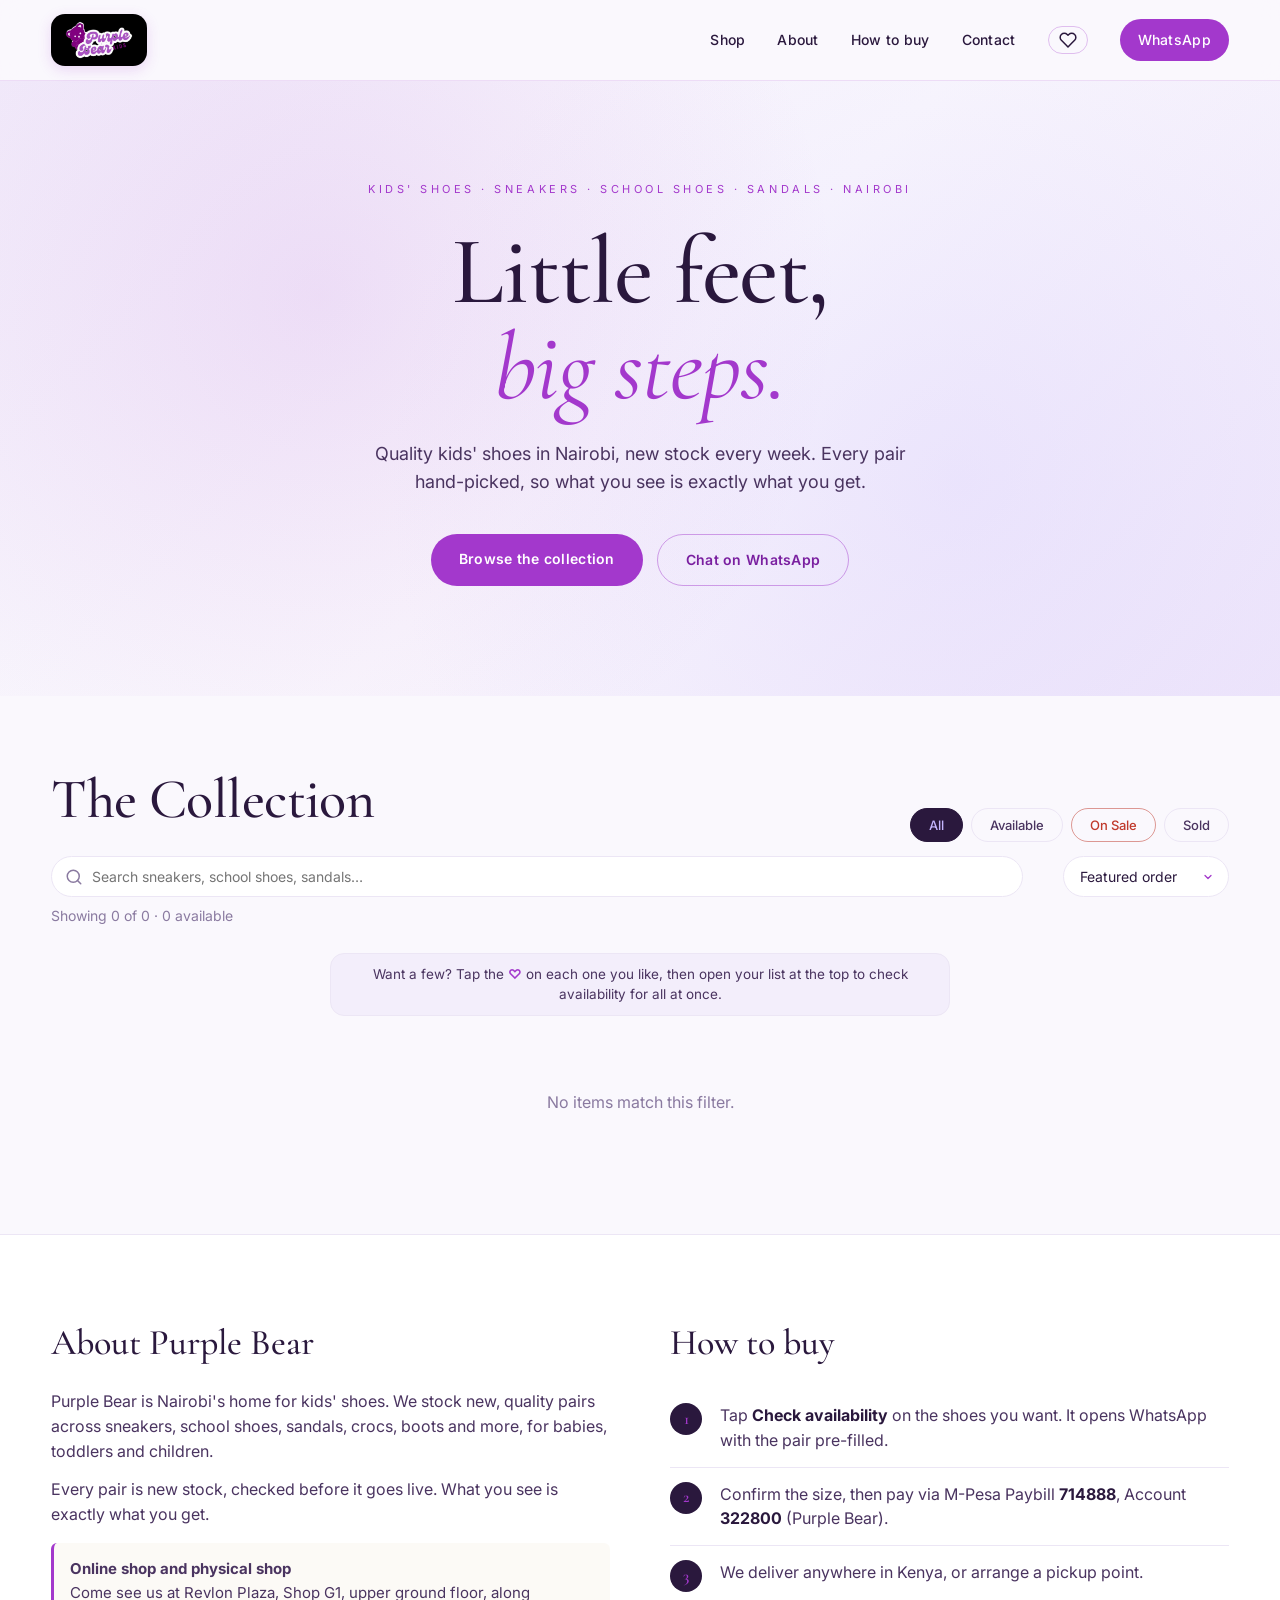
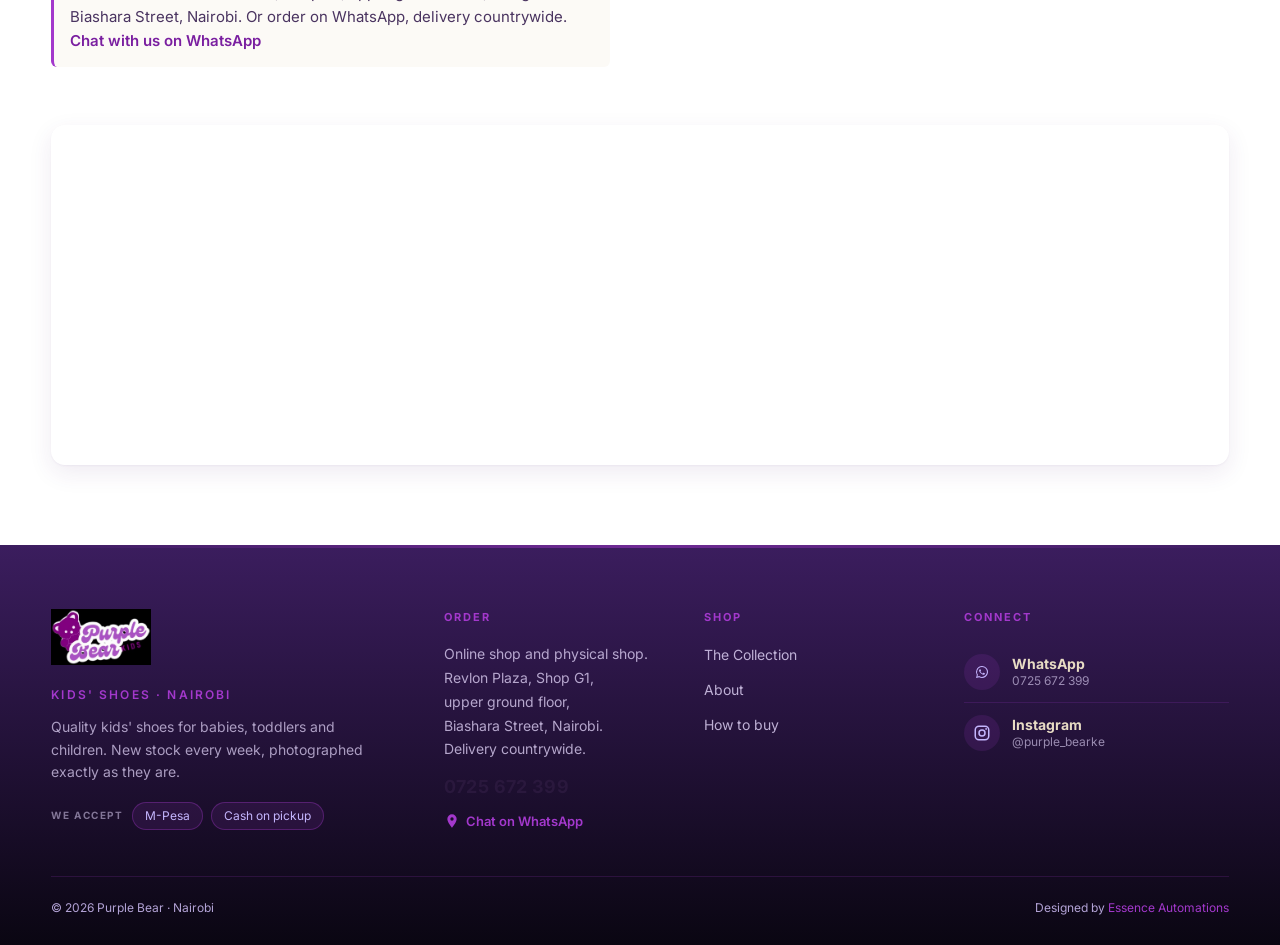
==== index.html @ ef13a33d "Shopfront: make multi-item enquiry (wishlist) discoverable — gallery hint + '<Products> you've picke" ====
<!DOCTYPE html>
<html lang="en-KE">
<head>
<meta charset="UTF-8">
<meta name="viewport" content="width=device-width, initial-scale=1.0">
<!-- Google tag (gtag.js) -->
<script async src="https://www.googletagmanager.com/gtag/js?id=G-PGP9T8CH5M"></script>
<script>
  window.dataLayer = window.dataLayer || [];
  function gtag(){dataLayer.push(arguments);}
  gtag('js', new Date());

  gtag('config', 'G-PGP9T8CH5M');
</script>

<title>Purple Bear · Kids' Shoes Shop in Nairobi (Sneakers, School Shoes, Sandals)</title>
<meta name="description" content="Kids' shoe shop in Nairobi. Sneakers, school shoes, sandals, crocs, boots and more for babies, toddlers and children. New stock weekly. Visit us at Revlon Plaza, Biashara Street, or order on WhatsApp with delivery countrywide.">
<meta name="keywords" content="kids shoes Nairobi, children's shoes Nairobi, baby shoes, toddler shoes, school shoes Nairobi, kids sneakers, girls shoes, boys shoes, Biashara Street shoe shop">

<!-- Local SEO -->
<meta name="geo.region" content="KE-30">
<meta name="geo.placename" content="Nairobi">
<meta name="geo.position" content="-1.2822781;36.8210630">
<meta name="ICBM" content="-1.2822781, 36.8210630">

<!-- Open Graph / WhatsApp / Social sharing.
     Image + secure_url are pinned to the permanent purple-bear.pages.dev host so the
     share preview keeps working no matter which custom domain is attached out front. -->
<meta property="og:type" content="website">
<meta property="og:title" content="Purple Bear · Kids' Shoes in Nairobi">
<meta property="og:description" content="Quality kids' shoes in Nairobi. Sneakers, school shoes, sandals, crocs and more. New stock weekly, order on WhatsApp.">
<meta property="og:image" content="https://purple-bear.pages.dev/images/og-image.jpg?v=2">
<meta property="og:image:secure_url" content="https://purple-bear.pages.dev/images/og-image.jpg?v=2">
<meta property="og:image:type" content="image/jpeg">
<meta property="og:image:width" content="1200">
<meta property="og:image:height" content="630">
<meta property="og:image:alt" content="Purple Bear · Kids' Shoes">
<meta property="og:url" content="https://www.purplebear.co.ke">
<meta property="og:locale" content="en_KE">
<link rel="canonical" href="https://www.purplebear.co.ke">
<meta property="og:site_name" content="Purple Bear">
<meta name="twitter:card" content="summary_large_image">
<meta name="twitter:title" content="Purple Bear · Kids' Shoes in Nairobi">
<meta name="twitter:description" content="Quality kids' shoes in Nairobi. Sneakers, school shoes, sandals, crocs and more for babies, toddlers and children.">
<meta name="twitter:image" content="https://purple-bear.pages.dev/images/og-image.jpg?v=2">
<meta name="twitter:image:alt" content="Purple Bear · Kids' Shoes">

<link rel="icon" type="image/jpeg" sizes="192x192" href="images/favicon-192.jpg">
<link rel="apple-touch-icon" sizes="180x180" href="images/logo.jpg">
<meta name="theme-color" content="#5b2a86">
<link rel="preconnect" href="https://fonts.googleapis.com">
<link rel="preconnect" href="https://fonts.gstatic.com" crossorigin>
<link href="https://fonts.googleapis.com/css2?family=Cormorant+Garamond:wght@400;500;600;700&family=Inter:wght@300;400;500;600;700&display=swap" rel="stylesheet">
<link rel="stylesheet" href="styles.css?v=20260726enq">
<!-- GHL external tracking -->
<!-- GHL external tracking: add Purple Bear's own tracking id here if/when set up. -->

<!-- Structured data: ShoeStore (local SEO) + Organization + WebSite -->
<script type="application/ld+json">
{
  "@context": "https://schema.org",
  "@graph": [
    {
      "@type": "ShoeStore",
      "@id": "https://www.purplebear.co.ke/#store",
      "name": "Purple Bear Kids",
      "description": "Kids' shoe shop in Nairobi. Sneakers, school shoes, sandals, crocs, boots and more for babies, toddlers and children.",
      "url": "https://www.purplebear.co.ke",
      "image": "https://purple-bear.pages.dev/images/og-image.jpg",
      "logo": "https://purple-bear.pages.dev/images/logo.jpg",
      "telephone": "+254725672399",
      "priceRange": "KSh 1,500 - KSh 3,500",
      "currenciesAccepted": "KES",
      "paymentAccepted": "M-Pesa, Cash",
      "address": {
        "@type": "PostalAddress",
        "streetAddress": "Revlon Plaza, Shop G1, Upper Ground Floor, Biashara Street",
        "addressLocality": "Nairobi",
        "addressRegion": "Nairobi",
        "addressCountry": "KE"
      },
      "geo": {
        "@type": "GeoCoordinates",
        "latitude": -1.2822781,
        "longitude": 36.8210630
      },
      "areaServed": {
        "@type": "Country",
        "name": "Kenya"
      },
      "sameAs": [
        "https://www.instagram.com/purple_bearke/"
      ]
    },
    {
      "@type": "Organization",
      "@id": "https://www.purplebear.co.ke/#org",
      "name": "Purple Bear Kids",
      "url": "https://www.purplebear.co.ke",
      "logo": "https://purple-bear.pages.dev/images/logo.jpg",
      "image": "https://purple-bear.pages.dev/images/og-image.jpg",
      "telephone": "+254725672399",
      "sameAs": [
        "https://www.instagram.com/purple_bearke/"
      ]
    },
    {
      "@type": "WebSite",
      "@id": "https://www.purplebear.co.ke/#website",
      "url": "https://www.purplebear.co.ke",
      "name": "Purple Bear Kids",
      "description": "Kids' shoe shop in Nairobi.",
      "publisher": { "@id": "https://www.purplebear.co.ke/#org" },
      "inLanguage": "en-KE"
    }
  ]
}
</script>
</head>
<body>

<nav class="nav">
  <div class="nav-inner">
    <a href="#" class="brand" aria-label="Purple Bear">
      <img src="images/logo-nav.jpg" alt="Purple Bear · Kids' Shoes" class="brand-logo">
    </a>
    <button class="nav-toggle" id="navToggle" aria-label="Open menu">
      <span></span><span></span><span></span>
    </button>
    <div class="nav-links" id="navLinks">
      <a href="#shop">Shop</a>
      <a href="#about">About</a>
      <a href="#how">How to buy</a>
      <a href="#contact">Contact</a>
      <a href="#" class="nav-wl" id="wishlistBtn" aria-label="View saved items">
        <svg viewBox="0 0 24 24" width="18" height="18" fill="none" stroke="currentColor" stroke-width="2" stroke-linecap="round" stroke-linejoin="round" aria-hidden="true"><path d="M20.84 4.61a5.5 5.5 0 0 0-7.78 0L12 5.67l-1.06-1.06a5.5 5.5 0 0 0-7.78 7.78l1.06 1.06L12 21.23l7.78-7.78 1.06-1.06a5.5 5.5 0 0 0 0-7.78z"/></svg>
        <span class="wl-count"></span>
      </a>
      <a href="https://wa.me/254725672399" class="nav-cta" target="_blank" rel="noopener">WhatsApp</a>
    </div>
  </div>
</nav>

<header class="hero">
  <div class="hero-inner">
    <p class="hero-eyebrow">Kids' Shoes · Sneakers · School Shoes · Sandals · Nairobi</p>
    <h1 class="hero-title">Little feet,<br><em>big steps.</em></h1>
    <p class="hero-sub">Quality kids' shoes in Nairobi, new stock every week. Every pair hand-picked, so what you see is exactly what you get.</p>
    <div class="hero-cta">
      <a href="#shop" class="btn btn-primary">Browse the collection</a>
      <a href="https://wa.me/254725672399" class="btn btn-ghost" target="_blank" rel="noopener">Chat on WhatsApp</a>
    </div>
  </div>
</header>

<section class="filters" id="shop">
  <div class="container">
    <div class="filters-bar">
      <h2 class="section-title fade-up">The Collection</h2>
      <div class="filter-pills" id="availPills">
        <button class="pill active" data-avail="all">All</button>
        <button class="pill" data-avail="available">Available</button>
        <button class="pill pill-sale" data-avail="sale">On Sale</button>
        <button class="pill" data-avail="sold">Sold</button>
      </div>
    </div>
    <div class="search-sort-row">
      <div class="search-wrap">
        <svg class="search-icon" viewBox="0 0 24 24" width="18" height="18" fill="none" stroke="currentColor" stroke-width="2" stroke-linecap="round" stroke-linejoin="round" aria-hidden="true"><circle cx="11" cy="11" r="8"/><line x1="21" y1="21" x2="16.65" y2="16.65"/></svg>
        <input id="searchInput" type="search" placeholder="Search sneakers, school shoes, sandals…" autocomplete="off">
        <button id="searchClear" class="search-clear" aria-label="Clear search">×</button>
      </div>
      <div class="filter-drop" id="genderPills"></div>
      <div class="filter-drop" id="catPills"></div>
      <div class="filter-drop" id="sizePills"></div>
      <select id="sortSelect" class="sort-select" aria-label="Sort items">
        <option value="default">Featured order</option>
        <option value="newest">Newest first</option>
        <option value="priceAsc">Price: low to high</option>
        <option value="priceDesc">Price: high to low</option>
      </select>
    </div>
    <div class="filter-pills filter-pills--branches" id="branchPills" style="margin-top:8px;display:none;"></div>
    <p class="filter-meta" id="filterMeta"></p>
  </div>
</section>

<p class="multi-enquire-hint container">Want a few? Tap the <span class="meh-heart">♡</span> on each one you like, then open your list at the top to check availability for all at once.</p>

<main class="gallery container" id="gallery">
  <!-- Items injected here -->
</main>

<section class="info" id="about">
  <div class="container info-grid">
    <div class="fade-up">
      <h2>About Purple Bear</h2>
      <p>Purple Bear is Nairobi's home for kids' shoes. We stock new, quality pairs across sneakers, school shoes, sandals, crocs, boots and more, for babies, toddlers and children.</p>
      <p>Every pair is new stock, checked before it goes live. What you see is exactly what you get.</p>
      <p class="shop-card">
        <strong>Online shop and physical shop</strong><br>
        Come see us at Revlon Plaza, Shop G1, upper ground floor, along Biashara Street, Nairobi. Or order on WhatsApp, delivery countrywide.<br>
        <a href="https://wa.me/254725672399" target="_blank" rel="noopener">Chat with us on WhatsApp</a>
      </p>
    </div>
    <div id="how" class="fade-up">
      <h2>How to buy</h2>
      <ol class="steps">
        <li>Tap <strong>Check availability</strong> on the shoes you want. It opens WhatsApp with the pair pre-filled.</li>
        <li>Confirm the size, then pay via M-Pesa Paybill <strong>714888</strong>, Account <strong>322800</strong> (Purple Bear).</li>
        <li>We deliver anywhere in Kenya, or arrange a pickup point.</li>
      </ol>
    </div>
  </div>
  <div class="container map-wrap fade-up">
    <iframe
      src="https://maps.google.com/maps?q=Revlon+Plaza+Biashara+Street+Nairobi&t=&z=16&ie=UTF8&iwloc=&output=embed"
      width="100%" height="340"
      style="border:0;"
      allowfullscreen loading="lazy"
      referrerpolicy="no-referrer-when-downgrade"
      title="Purple Bear — Revlon Plaza, Biashara Street, Nairobi"></iframe>
  </div>
</section>

<footer class="footer" id="contact">
  <div class="container footer-grid">

    <div class="footer-col footer-brand fade-up">
      <div class="footer-logo-plate"><img src="images/logo-nav.jpg" alt="Purple Bear"></div>
      <p class="footer-tagline">Kids' Shoes · Nairobi</p>
      <p class="footer-blurb">Quality kids' shoes for babies, toddlers and children. New stock every week, photographed exactly as they are.</p>
      <div class="footer-pay">
        <span class="footer-pay-label">We accept</span>
        <span class="pay-pill">M-Pesa</span>
        <span class="pay-pill">Cash on pickup</span>
      </div>
    </div>

    <div class="footer-col fade-up">
      <h4 class="footer-h">Order</h4>
      <p class="footer-address">Online shop and physical shop.<br>Revlon Plaza, Shop G1,<br>upper ground floor,<br>Biashara Street, Nairobi.<br>Delivery countrywide.</p>
      <a class="footer-phone" href="tel:+254725672399">0725 672 399</a>
      <a class="footer-directions" href="https://wa.me/254725672399" target="_blank" rel="noopener">
        <svg viewBox="0 0 24 24" fill="currentColor" aria-hidden="true"><path d="M12 2a7 7 0 0 0-7 7c0 5 7 13 7 13s7-8 7-13a7 7 0 0 0-7-7Zm0 9.5A2.5 2.5 0 1 1 12 6.5a2.5 2.5 0 0 1 0 5Z"/></svg>
        Chat on WhatsApp
      </a>
    </div>

    <div class="footer-col fade-up">
      <h4 class="footer-h">Shop</h4>
      <ul class="footer-nav">
        <li><a href="#shop">The Collection</a></li>
        <li><a href="#about">About</a></li>
        <li><a href="#how">How to buy</a></li>
      </ul>
    </div>

    <div class="footer-col fade-up">
      <h4 class="footer-h">Connect</h4>
      <div class="footer-socials">
        <a class="social-card" href="https://wa.me/254725672399" target="_blank" rel="noopener">
          <span class="social-ic"><svg viewBox="0 0 24 24" fill="currentColor" aria-hidden="true"><path d="M17.6 6.32A7.85 7.85 0 0 0 12 4a7.94 7.94 0 0 0-6.9 11.9L4 20l4.2-1.1A7.9 7.9 0 0 0 12 19.88a7.94 7.94 0 0 0 5.6-13.56ZM12 18.54a6.6 6.6 0 0 1-3.36-.92l-.24-.14-2.49.65.66-2.43-.16-.25A6.6 6.6 0 1 1 12 18.54Zm3.62-4.94c-.2-.1-1.17-.58-1.35-.64s-.31-.1-.44.1-.5.64-.62.77-.23.15-.43.05a5.4 5.4 0 0 1-1.6-1 6 6 0 0 1-1.1-1.37c-.11-.2 0-.3.09-.4s.2-.24.3-.36a1.36 1.36 0 0 0 .2-.33.37.37 0 0 0 0-.35c0-.1-.44-1.06-.6-1.45s-.32-.33-.44-.33h-.38a.72.72 0 0 0-.52.24 2.18 2.18 0 0 0-.68 1.62 3.8 3.8 0 0 0 .8 2 8.7 8.7 0 0 0 3.33 2.94c.47.2.83.32 1.11.42a2.67 2.67 0 0 0 1.23.07 2 2 0 0 0 1.31-.92 1.62 1.62 0 0 0 .11-.92c-.05-.09-.18-.14-.38-.24Z"/></svg></span>
          <span class="social-txt"><strong>WhatsApp</strong><span>0725 672 399</span></span>
        </a>
        <a class="social-card" href="https://www.instagram.com/purple_bearke/" target="_blank" rel="noopener">
          <span class="social-ic"><svg viewBox="0 0 24 24" fill="none" stroke="currentColor" stroke-width="2"><rect x="3" y="3" width="18" height="18" rx="5"/><circle cx="12" cy="12" r="4"/><circle cx="17.5" cy="6.5" r="1.2" fill="currentColor" stroke="none"/></svg></span>
          <span class="social-txt"><strong>Instagram</strong><span>@purple_bearke</span></span>
        </a>
      </div>
    </div>

  </div>

  <div class="container footer-bottom">
    <p>© <span id="year"></span> Purple Bear · Nairobi</p>
    <p>Designed by <a href="https://essenceautomations.com/shop-manager/" target="_blank" rel="noopener" class="footer-credit">Essence Automations</a></p>
  </div>
</footer>

<!-- Lightbox -->
<div class="lightbox" id="lightbox" aria-hidden="true">
  <button class="lightbox-close" id="lightboxClose" aria-label="Close">&times;</button>
  <button class="lightbox-arrow prev" data-lightbox-arrow="prev" aria-label="Previous image">‹</button>
  <button class="lightbox-arrow next" data-lightbox-arrow="next" aria-label="Next image">›</button>
  <img class="lightbox-img" id="lightboxImg" alt="">
  <div class="lightbox-caption" id="lightboxCaption"></div>
</div>

<!-- Wishlist drawer -->
<div id="wishlistModal" class="modal" role="dialog" aria-modal="true" aria-label="Saved items">
  <div class="modal-card modal-card--wide">
    <div class="modal-head">
      <h3>Pairs you've picked</h3>
      <button id="wishlistClose" class="modal-close" aria-label="Close">&times;</button>
    </div>
    <div id="wishlistBody" class="wl-body"></div>
    <div class="wl-footer">
      <a id="wishlistEnquireAll" class="btn-card primary" href="#">
        <svg class="wa-icon" viewBox="0 0 24 24" width="16" height="16" fill="currentColor" aria-hidden="true"><path d="M17.472 14.382c-.297-.149-1.758-.867-2.03-.967-.273-.099-.471-.148-.67.15-.197.297-.767.966-.94 1.164-.173.199-.347.223-.644.075-.297-.15-1.255-.463-2.39-1.475-.883-.788-1.48-1.761-1.653-2.059-.173-.297-.018-.458.13-.606.134-.133.298-.347.446-.52.149-.174.198-.298.298-.497.099-.198.05-.371-.025-.52-.075-.149-.669-1.612-.916-2.207-.242-.579-.487-.5-.669-.51-.173-.008-.371-.01-.57-.01-.198 0-.52.074-.792.372-.272.297-1.04 1.016-1.04 2.479 0 1.462 1.065 2.875 1.213 3.074.149.198 2.096 3.2 5.077 4.487.71.306 1.263.489 1.694.625.712.227 1.36.195 1.871.118.571-.085 1.758-.719 2.006-1.413.248-.694.248-1.289.173-1.413-.074-.124-.272-.198-.57-.347m-5.421 7.403h-.004a9.87 9.87 0 0 1-5.031-1.378l-.361-.214-3.741.982.998-3.648-.235-.374a9.86 9.86 0 0 1-1.51-5.26c.001-5.45 4.436-9.884 9.888-9.884 2.64 0 5.122 1.03 6.988 2.898a9.825 9.825 0 0 1 2.893 6.994c-.003 5.45-4.437 9.884-9.885 9.884m8.413-18.297A11.815 11.815 0 0 0 12.05 0C5.495 0 .16 5.335.157 11.892c0 2.096.547 4.142 1.588 5.945L.057 24l6.305-1.654a11.882 11.882 0 0 0 5.683 1.448h.005c6.554 0 11.89-5.335 11.893-11.893a11.821 11.821 0 0 0-3.48-8.413"/></svg>
        Check availability for all
      </a>
    </div>
  </div>
</div>

<!-- Size guide modal -->
<div id="sizeGuideModal" class="modal" role="dialog" aria-modal="true" aria-label="Size guide">
  <div class="modal-card modal-card--wide">
    <div class="modal-head">
      <h3>Size guide</h3>
      <button id="sizeGuideClose" class="modal-close" aria-label="Close">&times;</button>
    </div>
    <p class="size-guide-intro">Measurements in centimetres. If you're between sizes, size up for a relaxed fit or down for a slim fit. WhatsApp us before you order if you need help.</p>
    <div class="size-guide-section">
      <h4>Shirts, Polos, Tshirts</h4>
      <div class="sg-table-wrap">
        <table class="sg-table">
          <thead><tr><th>Size</th><th>Chest (cm)</th><th>Length (cm)</th><th>UK / US</th></tr></thead>
          <tbody>
            <tr><td>S</td><td>92-96</td><td>69</td><td>36-38</td></tr>
            <tr><td>M</td><td>96-100</td><td>71</td><td>38-40</td></tr>
            <tr><td>L</td><td>100-104</td><td>73</td><td>40-42</td></tr>
            <tr><td>XL</td><td>104-110</td><td>75</td><td>42-44</td></tr>
            <tr><td>XXL</td><td>110-116</td><td>77</td><td>44-46</td></tr>
            <tr><td>3XL</td><td>116-122</td><td>79</td><td>46-48</td></tr>
          </tbody>
        </table>
      </div>
    </div>
    <div class="size-guide-section">
      <h4>Jeans, Chinos, Trousers (waist size in inches)</h4>
      <div class="sg-table-wrap">
        <table class="sg-table">
          <thead><tr><th>Size</th><th>Waist (cm)</th><th>Hip (cm)</th><th>Inseam (cm)</th></tr></thead>
          <tbody>
            <tr><td>28</td><td>71</td><td>89</td><td>78</td></tr>
            <tr><td>30</td><td>76</td><td>94</td><td>79</td></tr>
            <tr><td>32</td><td>81</td><td>99</td><td>81</td></tr>
            <tr><td>34</td><td>86</td><td>104</td><td>82</td></tr>
            <tr><td>36</td><td>91</td><td>109</td><td>83</td></tr>
            <tr><td>38</td><td>97</td><td>114</td><td>84</td></tr>
            <tr><td>40</td><td>102</td><td>119</td><td>84</td></tr>
          </tbody>
        </table>
      </div>
    </div>
    <div class="size-guide-section">
      <h4>Shoes (UK sizing)</h4>
      <div class="sg-table-wrap">
        <table class="sg-table">
          <thead><tr><th>UK</th><th>EU</th><th>US</th><th>cm</th></tr></thead>
          <tbody>
            <tr><td>UK6</td><td>40</td><td>7</td><td>25.0</td></tr>
            <tr><td>UK7</td><td>41</td><td>8</td><td>25.7</td></tr>
            <tr><td>UK8</td><td>42</td><td>9</td><td>26.7</td></tr>
            <tr><td>UK9</td><td>43</td><td>10</td><td>27.3</td></tr>
            <tr><td>UK10</td><td>44</td><td>11</td><td>28.0</td></tr>
            <tr><td>UK11</td><td>45</td><td>12</td><td>29.0</td></tr>
            <tr><td>UK12</td><td>46</td><td>13</td><td>29.7</td></tr>
          </tbody>
        </table>
      </div>
    </div>
    <p class="size-guide-tip">Tip: measure a shirt or pair of jeans you already love. Lay it flat, measure across the chest or waist, and double the number to get the body measurement.</p>
  </div>
</div>

<script src="main.js?v=20260726enq"></script>
</body>
</html>
---- styles.css ----
/* Purple Bear — clean purple & white (kids' shoes). The accent var is still named
   --gold (reused fleet-wide incl. admin) but now carries the brand purple. */
:root {
  --bg: #faf8fd;          /* soft white with a faint purple hint */
  --bg-card: #ffffff;
  --ink: #2a183d;         /* deep purple-charcoal — primary dark */
  --ink-soft: #4a3460;    /* mid purple-grey */
  --ink-faint: #8a7aa0;   /* muted purple-grey */
  --gold: #A338CC;        /* brand PURPLE accent (var kept as --gold) */
  --gold-deep: #7A1FA0;   /* deep purple */
  --gold-light: #c4b5fd;  /* light lilac */
  --line: #ece6f5;        /* light purple divider */
  --surface: #f3eefb;     /* soft purple surface */
  --choco: #5b2a86;       /* mid purple (dark accents / banner) */
  --choco-deep: #3b1d5e;  /* deepest purple (matches theme-color) */
  --shadow: 0 1px 2px rgba(75,30,110,0.05), 0 8px 24px rgba(75,30,110,0.09);
  --shadow-lg: 0 20px 60px rgba(75,30,110,0.16);
  --radius: 14px;
  --radius-sm: 8px;
  --serif: 'Cormorant Garamond', Georgia, serif;
  --sans: 'Inter', system-ui, -apple-system, sans-serif;
}

* { box-sizing: border-box; margin: 0; padding: 0; }
html { scroll-behavior: smooth; }
body { font-family: var(--sans); color: var(--ink); background: var(--bg); line-height: 1.55; -webkit-font-smoothing: antialiased; }

/* ===== Themed scrollbar — champagne-gold pill on the warm-cream page ===== */
html { scrollbar-width: thin; scrollbar-color: var(--gold) var(--bg); } /* Firefox */
::-webkit-scrollbar { width: 14px; height: 14px; }
::-webkit-scrollbar-track { background: var(--bg); }
::-webkit-scrollbar-thumb {
  background: linear-gradient(180deg, var(--gold-light), var(--gold) 45%, var(--gold-deep));
  border-radius: 999px;
  border: 3px solid var(--bg); /* matches page bg so the pill looks inset/floating */
}
::-webkit-scrollbar-thumb:hover { background: linear-gradient(180deg, var(--gold), var(--gold-deep) 60%, var(--ink-soft)); }
::-webkit-scrollbar-corner { background: var(--bg); }
a { color: inherit; text-decoration: none; }
img { max-width: 100%; display: block; }
.container { width: min(1200px, 92%); margin: 0 auto; }

/* ===== FADE-IN-UP ANIMATIONS =====
   Subtle reveal motion. .fade-up sits at translateY(20px) + opacity 0 until
   the element either (a) is observed in view by main.js or (b) auto-fires
   on page load for elements above the fold (hero stagger). Disabled
   entirely when the user prefers reduced motion. */
@keyframes fadeUp {
  from { opacity: 0; transform: translateY(36px); }
  to   { opacity: 1; transform: translateY(0); }
}
@media (prefers-reduced-motion: no-preference) {
  .fade-up { opacity: 0; transform: translateY(36px); transition: opacity 0.75s cubic-bezier(0.22,0.61,0.36,1), transform 0.75s cubic-bezier(0.22,0.61,0.36,1); }
  .fade-up.in-view { opacity: 1; transform: translateY(0); }
  /* Hero stagger — auto-fires on load, no JS needed */
  .hero-eyebrow { animation: fadeUp 0.7s 0.05s cubic-bezier(0.22,0.61,0.36,1) both; }
  .hero-title   { animation: fadeUp 0.8s 0.20s cubic-bezier(0.22,0.61,0.36,1) both; }
  .hero-sub     { animation: fadeUp 0.7s 0.38s cubic-bezier(0.22,0.61,0.36,1) both; }
  .hero-cta     { animation: fadeUp 0.7s 0.52s cubic-bezier(0.22,0.61,0.36,1) both; }
  /* Card stagger — paused until each card scrolls into view, so cards below
     the fold on initial load animate when the user scrolls to them, not
     before. On filter/page change, the IO fires immediately because the
     gallery is already on-screen. */
  .gallery .card {
    animation: fadeUp 0.65s cubic-bezier(0.22,0.61,0.36,1) both;
    animation-play-state: paused;
  }
  .gallery .card.in-view { animation-play-state: running; }
  .gallery .card:nth-child(2)  { animation-delay: 0.06s; }
  .gallery .card:nth-child(3)  { animation-delay: 0.12s; }
  .gallery .card:nth-child(4)  { animation-delay: 0.18s; }
  .gallery .card:nth-child(5)  { animation-delay: 0.24s; }
  .gallery .card:nth-child(6)  { animation-delay: 0.30s; }
  .gallery .card:nth-child(7)  { animation-delay: 0.36s; }
  .gallery .card:nth-child(8)  { animation-delay: 0.42s; }
  .gallery .card:nth-child(9)  { animation-delay: 0.48s; }
  .gallery .card:nth-child(n+10) { animation-delay: 0.54s; }
}

/* ===== NAV ===== */
.nav {
  position: sticky; top: 0;
  background: rgba(250,248,253,0.88);
  backdrop-filter: blur(12px);
  -webkit-backdrop-filter: blur(12px);
  border-bottom: 1px solid rgba(163,56,204,0.14);
  z-index: 200;
}
.nav-inner {
  display: flex; align-items: center; justify-content: space-between;
  width: min(1200px, 92%); margin: 0 auto; padding: 14px 0;
}
.brand { display: flex; align-items: center; gap: 12px; color: var(--ink); }
.brand-logo { height: 52px; width: auto; max-width: 340px; display: block; object-fit: contain; background: #000; border-radius: 14px; padding: 7px 14px; box-shadow: 0 4px 14px rgba(163,56,204,0.18); }
.footer-brand .brand-logo { height: 80px; max-width: 380px; }
.nav-links { display: flex; gap: 32px; align-items: center; }
.nav-links a { color: var(--ink); font-size: 14px; font-weight: 500; letter-spacing: 0.02em; transition: color 0.2s; }
.nav-links a:hover { color: var(--gold); }
.nav-cta { background: var(--gold); color: #fff !important; padding: 10px 18px; border-radius: 999px; font-weight: 600; }
.nav-cta:hover { background: var(--gold-deep); color: #fff !important; }

.nav-toggle { display: none; background: none; border: none; cursor: pointer; width: 36px; height: 36px; flex-direction: column; justify-content: center; gap: 5px; z-index: 220; }
.nav-toggle span { display: block; height: 2px; width: 24px; background: var(--gold); transition: 0.3s; }

@media (max-width: 760px) {
  .nav-toggle { display: flex; }
  .nav-links {
    position: fixed; top: 0; left: 0; width: 100vw; height: 100vh;
    background: var(--bg); flex-direction: column; justify-content: center; align-items: center; gap: 32px;
    transform: translateY(-100vh); transition: transform 0.32s ease; z-index: 210; visibility: hidden;
  }
  .nav-links.open { transform: translateY(0); visibility: visible; }
  .nav-links a { font-size: 22px; font-weight: 500; }
  /* Hamburger → X transform when menu open */
  .nav-toggle.open span:nth-child(1) { transform: translateY(7px) rotate(45deg); }
  .nav-toggle.open span:nth-child(2) { opacity: 0; }
  .nav-toggle.open span:nth-child(3) { transform: translateY(-7px) rotate(-45deg); }
}

/* ===== HERO ===== */
.hero {
  background: linear-gradient(135deg, #f3eefb 0%, #faf8fd 50%, #efe7fb 100%);
  color: var(--ink); text-align: center; padding: 100px 20px 110px; position: relative; overflow: hidden;
}
.hero::before {
  content: ""; position: absolute; inset: 0;
  background:
    radial-gradient(circle at 25% 35%, rgba(163,56,204,0.12), transparent 50%),
    radial-gradient(circle at 75% 65%, rgba(196,181,253,0.22), transparent 55%);
  pointer-events: none;
}
.hero-inner { position: relative; max-width: 820px; margin: 0 auto; }
.hero-eyebrow { font-size: 11px; letter-spacing: 0.32em; text-transform: uppercase; color: var(--gold); margin-bottom: 26px; }
.hero-title { font-family: var(--serif); font-size: clamp(52px, 9vw, 96px); font-weight: 500; line-height: 1; letter-spacing: -0.01em; margin-bottom: 24px; }
.hero-title em { color: var(--gold); font-style: italic; font-weight: 400; }
.hero-sub { font-size: 18px; color: var(--ink-soft); max-width: 560px; margin: 0 auto 38px; }
.hero-cta { display: flex; justify-content: center; gap: 14px; flex-wrap: wrap; }

.btn { display: inline-block; padding: 14px 28px; border-radius: 999px; font-weight: 600; font-size: 14px; letter-spacing: 0.02em; transition: all 0.2s; cursor: pointer; border: none; font-family: inherit; }
.btn-primary { background: var(--gold); color: #fff; }
.btn-primary:hover { background: var(--gold-deep); transform: translateY(-1px); }
.btn-ghost { background: transparent; color: var(--gold-deep); border: 1px solid rgba(163,56,204,0.45); }
.btn-ghost:hover { background: rgba(163,56,204,0.10); border-color: var(--gold); color: var(--gold-deep); }

/* ===== FILTERS ===== */
.filters { background: var(--bg); padding: 60px 0 24px; }
.filters-bar { display: flex; justify-content: space-between; align-items: end; gap: 24px; flex-wrap: wrap; margin-bottom: 8px; }
.section-title { font-family: var(--serif); font-size: clamp(36px, 5vw, 56px); font-weight: 500; letter-spacing: -0.01em; color: var(--ink); }
.filter-pills { display: flex; gap: 8px; flex-wrap: wrap; }
.pill { background: transparent; border: 1px solid var(--line); padding: 8px 18px; border-radius: 999px; font-size: 13px; font-weight: 500; cursor: pointer; transition: 0.2s; color: var(--ink-soft); font-family: inherit; }
.pill:hover { border-color: var(--gold); color: var(--ink); }
.pill.active { background: var(--ink); border-color: var(--ink); color: var(--gold-light); }
.filter-pills--cats { flex-wrap: wrap; }
.filter-pills--sizes { flex-wrap: wrap; }
.pill--size { padding: 5px 12px !important; font-size: 13px !important; }
.filter-meta { color: var(--ink-faint); font-size: 14px; margin-top: 8px; }

/* Search + sort row */
.search-sort-row { display: flex; gap: 10px; margin-top: 14px; flex-wrap: wrap; }
.search-wrap { flex: 1 1 280px; position: relative; }
.search-wrap input {
  width: 100%; padding: 11px 38px 11px 40px;
  border: 1px solid var(--line); border-radius: 999px;
  font-family: inherit; font-size: 14px; background: #fff; color: var(--ink);
  transition: border-color 0.15s;
}
.search-wrap input:focus { outline: none; border-color: var(--gold); }
.search-icon { position: absolute; left: 14px; top: 50%; transform: translateY(-50%); color: var(--ink-faint); pointer-events: none; }
.search-clear {
  position: absolute; right: 6px; top: 50%; transform: translateY(-50%);
  width: 26px; height: 26px; border-radius: 50%; border: none;
  background: var(--line); color: var(--ink-soft); cursor: pointer; font-size: 18px; line-height: 1;
  display: flex; align-items: center; justify-content: center;
}
.search-clear:hover { background: var(--ink); color: var(--gold-light); }
.search-wrap input:placeholder-shown + .search-clear { display: none; }
.sort-select {
  padding: 10px 36px 10px 16px;
  border: 1px solid var(--line); border-radius: 999px;
  background: #fff; color: var(--ink); font-family: inherit; font-size: 14px;
  cursor: pointer; appearance: none;
  background-image: url("data:image/svg+xml;utf8,<svg xmlns='http://www.w3.org/2000/svg' width='12' height='12' viewBox='0 0 24 24' fill='none' stroke='%23A338CC' stroke-width='2.5' stroke-linecap='round' stroke-linejoin='round'><polyline points='6 9 12 15 18 9'/></svg>");
  background-repeat: no-repeat; background-position: right 14px center;
}
.sort-select:focus { outline: none; border-color: var(--gold); }

/* Category + size filter dropdowns (compact, replaces long pill rows) */
.filter-drop { flex: 0 1 auto; min-width: 0; }
.filter-select { width: 100%; max-width: 100%; }
@media (max-width: 600px) { .filter-drop { flex: 1 1 calc(50% - 5px); } }

/* Custom filter dropdown — page-controlled so the open list shows a scroll cue
   (a native <select> popup is OS-drawn and gives no hint that more sits below). */
.cdrop { position: relative; }
.cdrop-trigger {
  width: 100%; max-width: 100%; text-align: left;
  display: flex; align-items: center;
}
.cdrop-current { overflow: hidden; text-overflow: ellipsis; white-space: nowrap; }
.cdrop.open .cdrop-trigger { border-color: var(--gold); }
/* Active (non-"All") filter — gold tint so a set filter reads as deliberate,
   not a default. */
.cdrop--active .cdrop-trigger {
  background-color: rgba(124, 58, 237, 0.14);
  border-color: var(--gold);
  color: var(--ink); font-weight: 600;
}
.cdrop-panel {
  position: absolute; top: calc(100% + 6px); left: 0; right: 0; z-index: 60;
  background: #fff; border: 1px solid var(--line); border-radius: 14px;
  box-shadow: 0 12px 30px rgba(26, 13, 46, 0.16);
  overflow: hidden;
}
.cdrop-panel[hidden] { display: none; }
.cdrop-scroll {
  max-height: 280px; overflow-y: auto; padding: 6px;
  scrollbar-width: thin; scrollbar-color: var(--gold) var(--surface);
}
.cdrop-scroll::-webkit-scrollbar { width: 9px; }
.cdrop-scroll::-webkit-scrollbar-track { background: var(--surface); border-radius: 4px; }
.cdrop-scroll::-webkit-scrollbar-thumb { background: var(--gold); border-radius: 4px; }
.cdrop-scroll::-webkit-scrollbar-thumb:hover { background: var(--gold-deep); }
.cdrop-group {
  font-size: 10.5px; font-weight: 700; letter-spacing: 0.12em; text-transform: uppercase;
  color: var(--ink-faint); padding: 8px 12px 4px;
}
.cdrop-opt {
  display: block; width: 100%; text-align: left;
  padding: 11px 14px; border: none; background: none; cursor: pointer;
  font-family: inherit; font-size: 14px; color: var(--ink); border-radius: 9px;
}
.cdrop-opt:hover { background: var(--surface); }
.cdrop-opt.selected { background: var(--ink); color: var(--gold-light); font-weight: 600; }
/* "more below" cue — fade + chevron pinned to the panel's bottom edge, shown
   only while the list can still scroll down. */
.cdrop-morehint {
  position: absolute; left: 1px; right: 1px; bottom: 0; height: 38px;
  pointer-events: none; opacity: 0; transition: opacity 0.18s ease;
  background: linear-gradient(to bottom, rgba(255,255,255,0), #fff 78%);
  border-radius: 0 0 14px 14px;
}
.cdrop-morehint.show { opacity: 1; }
.cdrop-morehint::after {
  content: ''; position: absolute; left: 50%; bottom: 7px;
  width: 11px; height: 11px; margin-left: -5.5px;
  border-right: 2.5px solid var(--gold-deep); border-bottom: 2.5px solid var(--gold-deep);
  transform: rotate(45deg);
  animation: cdropBob 1.3s ease-in-out infinite;
}
@keyframes cdropBob { 0%, 100% { transform: translateY(0) rotate(45deg); } 50% { transform: translateY(3px) rotate(45deg); } }
@media (prefers-reduced-motion: reduce) { .cdrop-morehint::after { animation: none; } }


/* NEW / Stock urgency / Heart badges */
.badge-new {
  position: absolute; top: 14px; left: 14px;
  background: var(--gold); color: var(--choco-deep);
  font-size: 10px; letter-spacing: 0.2em; padding: 4px 9px; border-radius: 4px;
  font-weight: 800; text-transform: uppercase;
}
.badge-low {
  position: absolute; bottom: 14px; left: 14px;
  background: #fff; color: #b00020;
  font-size: 10px; letter-spacing: 0.08em; padding: 4px 9px; border-radius: 4px;
  font-weight: 700; box-shadow: 0 2px 8px rgba(0,0,0,0.18);
  border: 1px solid #ffd6d6;
}
/* ===== SALE / MARKDOWN ===== */
/* On-Sale filter pill — red accent so it stands out from the gold filter row. */
.pill-sale { border-color: rgba(192,57,43,0.5); color: #c0392b; }
.pill-sale:hover { border-color: #c0392b; color: #fff; background: rgba(192,57,43,0.9); }
.pill-sale.active { background: #c0392b; border-color: #c0392b; color: #fff; }
/* SALE ribbon — red, top-left (matches the NEW badge corner; NEW is suppressed while on sale so they never stack). */
.badge-sale {
  position: absolute; top: 14px; left: 14px;
  background: #c0392b; color: #fff;
  font-size: 10px; letter-spacing: 0.2em; padding: 4px 10px; border-radius: 4px;
  font-weight: 800; text-transform: uppercase;
  box-shadow: 0 4px 14px rgba(192,57,43,0.45);
}
/* Card sale pricing: original struck-through, sale price in red, a -X% pill. */
.card-price-was {
  font-family: var(--serif); font-size: 17px; font-weight: 500;
  color: var(--ink-faint); text-decoration: line-through;
  text-decoration-color: rgba(138,116,96,0.7); margin-right: 8px;
}
.card-price-sale { color: #c0392b; }
.price-off {
  font-family: var(--sans); font-size: 11px; font-weight: 700; letter-spacing: 0.04em;
  color: #fff; background: #c0392b; border-radius: 999px; padding: 3px 8px;
  align-self: center; margin-left: 8px;
}
/* Admin bulk-sale modal: discount-mode toggle active state. */
.sale-mode-btn.active { background: var(--ink); color: var(--gold-light); border-color: var(--ink); }
/* Heart pill — heart icon + fake-social-proof counter (deterministic base
   per item id, +1 when visitor wishlists). Sits bottom-right of card image. */
.heart-btn {
  position: absolute; bottom: 12px; right: 12px;
  display: inline-flex; align-items: center; gap: 6px;
  padding: 6px 10px 6px 9px;
  background: rgba(255,255,255,0.92);
  border: none;
  border-radius: 999px;
  cursor: pointer;
  color: var(--ink-soft);
  font-family: inherit;
  font-size: 12px;
  font-weight: 600;
  line-height: 1;
  transition: background 0.18s, color 0.18s, transform 0.18s;
  box-shadow: 0 2px 8px rgba(0,0,0,0.12);
  backdrop-filter: blur(6px);
  -webkit-backdrop-filter: blur(6px);
}
.heart-btn:hover { color: #e63946; transform: translateY(-1px); }
.heart-btn .heart-count { font-variant-numeric: tabular-nums; }
.heart-btn.saved { color: #fff; background: rgba(230,57,70,0.92); }
.heart-btn.saved:hover { background: rgba(200,40,55,0.95); color: #fff; }
.heart-btn.saved svg { fill: #fff; }

/* Size guide link on cards */
.size-guide-link {
  font-size: 11.5px; color: var(--ink-faint); text-decoration: underline; cursor: pointer;
  letter-spacing: 0.02em;
}
.size-guide-link:hover { color: var(--gold-deep); }

/* Nav wishlist button */
.nav-wl {
  display: inline-flex; align-items: center; gap: 6px;
  color: var(--gold-light); padding: 4px 10px; border-radius: 999px;
  border: 1px solid rgba(163,56,204,0.3); position: relative;
}
.nav-wl:hover { background: rgba(163,56,204,0.1); border-color: var(--gold); }
.nav-wl.has-items { color: #ffb8c0; border-color: rgba(255,184,192,0.4); }
.nav-wl .wl-count { font-size: 12px; font-weight: 700; min-width: 16px; text-align: center; }
.nav-wl .wl-count:empty { display: none; }

/* Modal head + close */
.modal-card { position: relative; }
.modal-card--wide { max-width: 640px; }
.modal-head { display: flex; justify-content: space-between; align-items: center; margin-bottom: 12px; }
.modal-close {
  background: none; border: none; cursor: pointer;
  font-size: 28px; line-height: 1; color: var(--ink-faint);
  width: 32px; height: 32px; border-radius: 50%; display: flex;
  align-items: center; justify-content: center; transition: 0.15s;
}
.modal-close:hover { background: var(--surface); color: var(--ink); }

/* Wishlist rows */
.multi-enquire-hint {
  margin: 2px auto 18px; font-size: 13.5px; line-height: 1.5; color: var(--ink-soft, #555);
  background: var(--surface, #f5f5f5); border: 1px solid var(--line, #e3e3e3);
  border-radius: 14px; padding: 10px 18px; text-align: center; max-width: 620px;
}
.multi-enquire-hint .meh-heart { color: var(--gold, #c8a13a); font-weight: 700; }
.wl-body { max-height: 60vh; overflow-y: auto; }
.wl-row {
  display: flex; gap: 12px; align-items: center;
  padding: 10px 0; border-bottom: 1px solid var(--line);
}
.wl-row:last-child { border-bottom: none; }
.wl-row img { width: 56px; height: 56px; object-fit: cover; border-radius: 6px; flex-shrink: 0; }
.wl-row-body { flex: 1; min-width: 0; }
.wl-row-name { font-family: var(--serif); font-size: 16px; font-weight: 600; }
.wl-row-meta { font-size: 12px; color: var(--ink-faint); margin-top: 2px; }
.wl-remove {
  background: none; border: none; color: var(--ink-faint); font-size: 22px;
  cursor: pointer; padding: 4px 8px; line-height: 1; border-radius: 50%;
}
.wl-remove:hover { background: var(--surface); color: #b00020; }
.wl-footer { margin-top: 14px; display: flex; justify-content: flex-end; }
.wl-footer .btn-card { padding: 12px 22px; min-width: 200px; display: inline-flex; align-items: center; justify-content: center; gap: 8px; }

/* Size guide content */
.size-guide-intro { font-size: 13.5px; color: var(--ink-soft); margin-bottom: 14px; line-height: 1.6; }
.size-guide-section { margin-bottom: 16px; }
.size-guide-section h4 { font-family: var(--serif); font-size: 16px; font-weight: 600; margin-bottom: 8px; color: var(--ink); }
.sg-table-wrap { overflow-x: auto; }
.sg-table { width: 100%; border-collapse: collapse; font-size: 13px; }
.sg-table th, .sg-table td { padding: 7px 10px; text-align: left; border-bottom: 1px solid var(--line); }
.sg-table th { background: var(--surface); font-size: 11px; letter-spacing: 0.06em; text-transform: uppercase; color: var(--ink-faint); }
.size-guide-tip { font-size: 12px; color: var(--ink-faint); font-style: italic; margin-top: 12px; padding-top: 12px; border-top: 1px solid var(--line); }

/* Item picker (used by WhatsApp Marketing broadcast — search + tap to add) */
.set-selected-items { display: flex; flex-wrap: wrap; gap: 6px; min-height: 24px; }
.set-chip {
  display: inline-flex; align-items: center; gap: 6px;
  background: #fff; border: 1px solid var(--line); border-radius: 99px;
  padding: 4px 4px 4px 6px; font-size: 13px;
}
.set-chip img { width: 24px; height: 24px; border-radius: 50%; object-fit: cover; }
.set-chip button {
  background: var(--line); color: var(--ink-soft); border: none;
  width: 20px; height: 20px; border-radius: 50%; cursor: pointer;
  font-size: 14px; line-height: 1;
}
.set-chip button:hover { background: #b00020; color: #fff; }
.set-item-picker {
  display: grid; grid-template-columns: repeat(auto-fill, minmax(200px, 1fr));
  gap: 8px; margin-top: 8px;
  max-height: 320px; overflow-y: auto;
  padding: 8px;
  background: #fff; border: 1px solid var(--line); border-radius: 8px;
  scrollbar-width: thin;
  scrollbar-color: var(--gold) var(--surface);
}
.set-item-picker::-webkit-scrollbar { width: 8px; }
.set-item-picker::-webkit-scrollbar-track { background: var(--surface); border-radius: 4px; }
.set-item-picker::-webkit-scrollbar-thumb { background: var(--gold); border-radius: 4px; }
.set-item-picker::-webkit-scrollbar-thumb:hover { background: var(--gold-deep); }
.set-pick {
  display: flex; gap: 8px; align-items: center; padding: 6px;
  background: #fff; border: 1px solid var(--line); border-radius: 6px;
  cursor: pointer; text-align: left; font-family: inherit; transition: 0.15s;
}
.set-pick:hover { background: var(--surface); border-color: var(--gold); }
.set-pick img { width: 36px; height: 36px; border-radius: 4px; object-fit: cover; flex-shrink: 0; }
.set-pick-body { min-width: 0; flex: 1; }
.set-pick-name { font-size: 13px; font-weight: 600; color: var(--ink); line-height: 1.2; }
.set-pick-meta { font-size: 11px; color: var(--ink-faint); margin-top: 2px; }
@media (max-width: 600px) {
  .set-item-picker { max-height: 280px; grid-template-columns: 1fr; }
}

/* Broadcast recipients */
.broadcast-recipients { display: grid; grid-template-columns: 1fr 1fr; gap: 6px; max-height: 280px; overflow-y: auto; padding: 4px; background: #fff; border: 1px solid var(--line); border-radius: 8px; }
.broadcast-recipient {
  display: grid;
  grid-template-columns: 18px 1fr auto;
  grid-template-rows: auto auto;
  gap: 2px 8px;
  padding: 8px 10px; border: 1px solid var(--line); border-radius: 6px;
  cursor: pointer; font-family: inherit; transition: 0.15s; background: #fff;
}
.broadcast-recipient.on { background: var(--surface); border-color: var(--gold); }
.broadcast-recipient input { grid-row: 1 / 3; width: 16px; height: 16px; cursor: pointer; accent-color: var(--gold-deep); }
.broadcast-recipient-name { grid-column: 2; font-size: 13px; font-weight: 600; color: var(--ink); }
.broadcast-recipient-phone { grid-column: 3; font-size: 11px; color: var(--ink-faint); font-family: monospace; align-self: start; }
.broadcast-recipient-meta { grid-column: 2 / -1; font-size: 11px; color: var(--ink-faint); }
@media (max-width: 600px) { .broadcast-recipients { grid-template-columns: 1fr; } }
/* Mobile broadcast stepper — step through buyers one at a time on a phone. */
.broadcast-stepper { background: var(--surface); border: 1px solid var(--gold); border-radius: 10px; padding: 14px 16px; }
.bc-step-head { font-size: 11px; letter-spacing: 0.1em; text-transform: uppercase; color: var(--ink-faint); font-weight: 700; }
.bc-step-name { font-size: 16px; font-weight: 600; color: var(--ink); margin: 4px 0 12px; }
.bc-step-actions { display: flex; flex-wrap: wrap; gap: 8px; }
.bc-step-actions .btn-admin { text-decoration: none; }
.bc-step-hint { font-size: 12px; color: var(--ink-faint); margin-top: 10px; line-height: 1.45; }
.bc-step-done { font-size: 14px; font-weight: 600; color: #1a7a40; display: flex; align-items: center; gap: 12px; flex-wrap: wrap; }

/* Search-gap pills (Insights → searches with no results) */
.search-gap-pill {
  display: inline-block;
  background: #fff4e0;
  border: 1px solid #f0c060;
  color: #a06000;
  padding: 5px 12px;
  border-radius: 99px;
  font-size: 12.5px;
  letter-spacing: 0.02em;
}
.search-gap-pill strong { color: #6e4000; }

/* Modal open state */
.modal { display: none; }
.modal.open { display: flex; }

/* ===== GALLERY ===== */
.gallery { display: grid; grid-template-columns: repeat(auto-fill, minmax(280px, 1fr)); gap: 28px; padding: 16px 0 80px; }
.card { background: var(--bg-card); border-radius: var(--radius); overflow: hidden; box-shadow: var(--shadow); transition: transform 0.25s, box-shadow 0.25s; display: flex; flex-direction: column; }
.card:hover { transform: translateY(-4px); box-shadow: var(--shadow-lg); }

.card-img-wrap { position: relative; aspect-ratio: 1 / 1; overflow: hidden; cursor: zoom-in; background: var(--surface); display: flex; align-items: center; justify-content: center; }
.card-carousel { display: flex; width: 100%; height: 100%; transition: transform 0.32s ease; }
.card-img { width: 100%; height: 100%; object-fit: cover; transition: transform 0.5s; flex: 0 0 100%; }
.card:hover .card-carousel .card-img:not(:hover) { transform: none; }
.card-img-wrap:not(.has-carousel) .card:hover .card-img { transform: scale(1.04); }
.card.sold .card-img { filter: grayscale(0.3) brightness(0.9); }
.carousel-dots { position: absolute; bottom: 10px; left: 50%; transform: translateX(-50%); display: flex; gap: 5px; z-index: 3; }
.carousel-dot { width: 6px; height: 6px; border-radius: 50%; background: rgba(255,255,255,0.55); cursor: pointer; transition: 0.15s; }
.carousel-dot.active { background: #fff; width: 16px; border-radius: 99px; }
.carousel-arrow {
  position: absolute; top: 50%; transform: translateY(-50%); z-index: 3;
  width: 32px; height: 32px; border-radius: 50%; border: none; cursor: pointer;
  background: rgba(255,255,255,0.85); color: var(--ink); font-size: 22px; line-height: 1;
  display: flex; align-items: center; justify-content: center;
  opacity: 0; transition: opacity 0.18s, background 0.15s;
}
.carousel-arrow.prev { left: 8px; }
.carousel-arrow.next { right: 8px; }
.card-img-wrap.has-carousel:hover .carousel-arrow { opacity: 1; }
.carousel-arrow:hover { background: #fff; }
@media (max-width: 760px) {
  .carousel-arrow { opacity: 0.85; width: 28px; height: 28px; font-size: 18px; }
}

/* Lightbox arrows */
.lightbox-arrow {
  position: absolute; top: 50%; transform: translateY(-50%); z-index: 510;
  width: 48px; height: 48px; border-radius: 50%; border: 1px solid rgba(163,56,204,0.4);
  background: rgba(255,255,255,0.06); color: var(--gold-light); font-size: 32px; line-height: 1;
  cursor: pointer; transition: 0.15s;
  display: none; align-items: center; justify-content: center;
}
.lightbox-arrow.prev { left: 24px; }
.lightbox-arrow.next { right: 24px; }
.lightbox.open .lightbox-arrow { display: flex; }
.lightbox-arrow:hover { background: var(--gold); color: var(--ink); }
@media (max-width: 760px) {
  .lightbox-arrow { width: 40px; height: 40px; font-size: 26px; }
  .lightbox-arrow.prev { left: 8px; }
  .lightbox-arrow.next { right: 8px; }
}

/* Admin: additional-images preview */
.extra-imgs-preview { display: flex; flex-wrap: wrap; gap: 8px; margin-top: 8px; }
.extra-img-thumb { position: relative; }
.extra-img-thumb img { width: 80px; height: 80px; object-fit: cover; border-radius: 6px; border: 1px solid var(--line); }
.extra-img-remove {
  position: absolute; top: -6px; right: -6px;
  width: 22px; height: 22px; border-radius: 50%; border: none; cursor: pointer;
  background: #b00020; color: #fff; font-size: 14px; line-height: 1;
  display: flex; align-items: center; justify-content: center;
  box-shadow: 0 1px 4px rgba(0,0,0,0.25);
}
.extra-img-remove:hover { background: #800018; }

.badge-sold { position: absolute; top: 14px; left: 14px; background: var(--choco-deep); color: var(--gold); font-size: 11px; letter-spacing: 0.2em; padding: 6px 12px; border-radius: 4px; font-weight: 700; text-transform: uppercase; border: 1px solid var(--gold); }
.badge-cat { position: absolute; top: 14px; right: 14px; background: rgba(26,13,46,0.78); color: #fff; font-size: 10px; letter-spacing: 0.12em; padding: 4px 10px; border-radius: 4px; font-weight: 600; text-transform: uppercase; }

.size-chips { display: flex; flex-wrap: wrap; gap: 5px; align-items: center; }
.size-chip {
  background: var(--surface); border: 1px solid var(--line); border-radius: 4px;
  font-size: 11px; font-weight: 600; padding: 3px 9px;
  color: var(--ink); letter-spacing: 0.04em;
  font-family: inherit; cursor: default;
}
.size-chip.low { border-color: #e8a010; color: #a06000; background: #fff8e8; }
.size-chips.pickable .size-chip { cursor: pointer; transition: 0.15s; padding: 4px 11px; }
.size-chips.pickable .size-chip:hover { border-color: var(--gold); background: var(--gold-light); color: var(--ink); }
.size-chips.pickable .size-chip.selected { background: var(--ink); color: var(--gold-light); border-color: var(--ink); }
.size-hint {
  font-size: 11px; color: #b00020; letter-spacing: 0.02em;
  font-weight: 600; font-style: italic; margin-left: 6px;
  display: none;  /* hidden until user tries to enquire without a size */
}
.size-chips.prompted .size-hint { display: inline; }
.size-chips.pickable:has(.size-chip.selected) .size-hint { display: none; }
.size-chips.shake { animation: chipShake 0.45s ease; }

/* Colour variants — optional per-item list; selectable, flows into the enquiry */
.color-chips { display: flex; flex-wrap: wrap; gap: 5px; align-items: center; margin-bottom: 8px; }
.color-label { font-size: 11px; font-weight: 600; color: var(--ink-faint); letter-spacing: 0.04em; margin-right: 2px; }
.color-chip {
  background: var(--surface); border: 1px solid var(--line); border-radius: 999px;
  font-size: 11px; font-weight: 600; padding: 4px 11px;
  color: var(--ink); letter-spacing: 0.02em;
  font-family: inherit; cursor: pointer; transition: 0.15s;
}
.color-chip:hover { border-color: var(--gold); background: var(--gold-light); color: var(--ink); }
.color-chip.selected { background: var(--gold); color: #fff; border-color: var(--gold); }
.color-chip.soldout { opacity: 0.45; text-decoration: line-through; cursor: not-allowed; }
.color-chip.soldout:hover { border-color: var(--line); background: var(--surface); color: var(--ink); }
.color-pick-hint { font-size: 11px; color: var(--ink-faint); font-style: italic; margin: 4px 0 0; }
.color-chips.shake { animation: chipShake 0.45s ease; }
@keyframes chipShake {
  0%, 100% { transform: translateX(0); }
  20% { transform: translateX(-5px); }
  40% { transform: translateX(5px); }
  60% { transform: translateX(-3px); }
  80% { transform: translateX(3px); }
}

/* Public-site toast */
.public-toast {
  position: fixed;
  bottom: 24px; left: 50%;
  transform: translateX(-50%) translateY(140%);
  background: var(--choco-deep); color: var(--gold-light);
  padding: 12px 22px; border-radius: 999px;
  font-size: 14px; font-weight: 600;
  box-shadow: 0 10px 30px rgba(0,0,0,0.28);
  z-index: 2000; transition: transform 0.28s ease;
  max-width: calc(100vw - 32px); text-align: center;
}
.public-toast.show { transform: translateX(-50%) translateY(0); }

.card-body { padding: 18px 20px 20px; flex: 1; display: flex; flex-direction: column; gap: 10px; }
.card-title { font-family: var(--serif); font-size: 20px; font-weight: 600; color: var(--ink); line-height: 1.2; }
.card-desc { font-size: 13.5px; color: var(--ink-soft); line-height: 1.5; flex: 1; }
.card-price-row { display: flex; align-items: center; justify-content: space-between; margin-top: 4px; }
.card-price { font-family: var(--serif); font-size: 22px; font-weight: 600; color: var(--ink); }
.card-price small { font-size: 12px; color: var(--ink-faint); font-weight: 400; font-family: var(--sans); }
.card-actions { display: flex; gap: 8px; margin-top: 14px; border-top: 1px solid var(--line); padding-top: 14px; }
.btn-card { flex: 1; text-align: center; padding: 11px 12px; border-radius: var(--radius-sm); font-size: 13px; font-weight: 600; cursor: pointer; border: 1px solid var(--line); background: transparent; color: var(--ink); font-family: inherit; transition: 0.2s; display: flex; align-items: center; justify-content: center; gap: 6px; }
.btn-card:hover:not(:disabled) { background: var(--ink); color: var(--gold-light); border-color: var(--ink); }
.btn-card.primary { background: var(--gold); color: #fff; border-color: var(--gold); }
.btn-card.primary:hover:not(:disabled) { background: var(--gold-deep); color: #fff; border-color: var(--gold-deep); }
.btn-card.soldout { background: var(--surface); color: var(--ink-faint); border-color: var(--line); }
.btn-card.soldout:hover { background: var(--ink); color: var(--gold-light); border-color: var(--ink); }
.btn-card .wa-icon, .btn-card .ig-icon { flex-shrink: 0; }
.btn-card.ig {
  flex: 0 0 auto;
  padding: 11px 14px;
  background: transparent;
  color: var(--ink-soft);
  border-color: var(--line);
}
.btn-card.ig:hover { background: var(--gold); color: var(--choco-deep); border-color: var(--gold); }
.card-actions { gap: 6px; flex-wrap: wrap; }
.card-actions .btn-card.primary { flex: 1 1 auto; min-width: 110px; }
@media (max-width: 760px) {
  .card-actions .btn-card.primary { min-width: 0; }
  .card-actions .btn-card.ig { padding: 9px 8px; }
}

/* ===== PAGINATION ===== */
.pager-wrap { display: flex; justify-content: center; align-items: center; flex-wrap: wrap; gap: 6px; padding: 36px 16px 20px; }
.pager-btn { min-width: 40px; height: 40px; padding: 0 12px; border: 1px solid var(--line); background: #fff; color: var(--ink); border-radius: 8px; font-family: inherit; font-size: 14px; font-weight: 600; cursor: pointer; transition: 0.15s; display: inline-flex; align-items: center; justify-content: center; }
.pager-btn:hover:not(.disabled):not(.active):not(.ellipsis) { background: var(--gold-light); border-color: var(--gold); color: var(--ink); }
.pager-btn.active { background: var(--ink); color: var(--gold-light); border-color: var(--ink); cursor: default; }
.pager-btn.disabled { opacity: 0.4; cursor: not-allowed; }
.pager-btn.ellipsis { border: none; background: transparent; cursor: default; }

/* ===== INFO ===== */
.info { background: #ffffff; padding: 80px 0; border-top: 1px solid var(--line); }
.info-grid { display: grid; grid-template-columns: 1fr 1fr; gap: 60px; }
.info h2 { font-family: var(--serif); font-size: 36px; font-weight: 500; margin-bottom: 18px; }
.info p { color: var(--ink-soft); margin-bottom: 14px; }
.shop-card { margin-top: 16px; padding: 14px 16px; border-left: 3px solid var(--gold); background: rgba(201,169,97,0.06); border-radius: 6px; line-height: 1.6; font-size: 15px; }
.shop-card a { color: var(--gold-deep); font-weight: 600; }
.shop-map { margin-top: 18px; box-shadow: var(--shadow); border-radius: 10px; overflow: hidden; }
.shop-map iframe { display: block; }
/* Wide map — full container width below the About/How-to-buy grid. */
.map-wrap { margin-top: 44px; }
.map-wrap iframe { display: block; width: 100%; border-radius: 14px; box-shadow: var(--shadow); }
.footer-shop { font-size: 13px; color: #d4c0a0; }
.steps { list-style: none; counter-reset: step; }
.steps li { counter-increment: step; padding: 14px 0 14px 50px; position: relative; border-bottom: 1px solid var(--line); color: var(--ink-soft); }
.steps li::before { content: counter(step); position: absolute; left: 0; top: 14px; width: 32px; height: 32px; border-radius: 50%; background: var(--ink); color: var(--gold); display: flex; align-items: center; justify-content: center; font-family: var(--serif); font-weight: 600; }
.steps li:last-child { border-bottom: none; }
.steps strong { color: var(--ink); }
@media (max-width: 760px) { .info-grid { grid-template-columns: 1fr; gap: 40px; } }

/* ===== FOOTER ===== */
.footer { position: relative; background: linear-gradient(180deg, var(--choco-deep), #0a0612); color: #d9ccf0; padding: 64px 0 28px; }
.footer::before { content: ''; position: absolute; top: 0; left: 0; right: 0; height: 3px; background: linear-gradient(90deg, transparent, var(--gold) 50%, transparent); opacity: 0.5; }
.footer-grid { display: grid; grid-template-columns: 1.6fr 1fr 1fr 1.2fr; gap: 40px; }
.footer-col { min-width: 0; }
.footer-h { color: var(--gold); font-size: 11px; font-weight: 700; letter-spacing: 0.18em; text-transform: uppercase; margin-bottom: 16px; }
/* Brand column */
.footer-logo-plate { display: inline-block; }
.footer-logo-plate img { height: 56px; width: auto; }
.footer-tagline { margin-top: 14px; color: var(--gold); font-size: 12px; font-weight: 600; letter-spacing: 0.18em; text-transform: uppercase; }
.footer-blurb { margin-top: 12px; max-width: 320px; font-size: 14px; line-height: 1.6; color: rgba(217,204,240,0.75); }
.footer-pay { margin-top: 18px; display: flex; flex-wrap: wrap; align-items: center; gap: 8px; }
.footer-pay-label { font-size: 10px; font-weight: 700; letter-spacing: 0.16em; text-transform: uppercase; color: rgba(217,204,240,0.55); }
.pay-pill { font-size: 12px; padding: 4px 12px; border-radius: 999px; background: rgba(163,56,204,0.12); border: 1px solid rgba(163,56,204,0.35); color: var(--gold-light); }
/* Visit column */
.footer-address { font-style: normal; font-size: 14px; line-height: 1.7; color: rgba(217,204,240,0.8); }
.footer-phone { display: block; margin-top: 12px; font-size: 18px; font-weight: 700; color: var(--ink); letter-spacing: 0.02em; }
.footer-phone:hover { color: var(--gold); }
.footer-directions { display: inline-flex; align-items: center; gap: 6px; margin-top: 10px; color: var(--gold); font-size: 13px; font-weight: 600; transition: color 0.2s; }
.footer-directions svg { width: 16px; height: 16px; }
.footer-directions:hover { color: var(--gold-light); }
/* Shop column */
.footer-nav { list-style: none; display: flex; flex-direction: column; gap: 10px; }
.footer-nav a { position: relative; font-size: 14px; color: rgba(217,204,240,0.85); transition: color 0.2s, padding-left 0.2s; }
.footer-nav a::before { content: '\203A'; position: absolute; left: -12px; color: var(--gold); opacity: 0; transition: opacity 0.2s, left 0.2s; }
.footer-nav a:hover { color: var(--gold-light); padding-left: 4px; }
.footer-nav a:hover::before { opacity: 1; left: -4px; }
/* Connect column */
.footer-socials { display: flex; flex-direction: column; }
.social-card { display: flex; align-items: center; gap: 12px; padding: 12px 0; }
.footer-socials .social-card + .social-card { border-top: 1px solid rgba(163,56,204,0.18); }
.social-ic { width: 36px; height: 36px; border-radius: 50%; flex-shrink: 0; display: flex; align-items: center; justify-content: center; background: rgba(163,56,204,0.14); color: var(--gold-light); transition: background 0.2s, color 0.2s; }
.social-ic svg { width: 18px; height: 18px; }
.social-card:hover .social-ic { background: var(--gold); color: var(--choco-deep); }
.social-txt { display: flex; flex-direction: column; line-height: 1.3; }
.social-txt strong { font-size: 14px; color: #e8dcc4; }
.social-txt span { font-size: 12px; color: rgba(217,204,240,0.65); }
/* Bottom strip */
.footer-bottom { display: flex; justify-content: space-between; align-items: center; gap: 12px; flex-wrap: wrap; margin-top: 40px; padding-top: 22px; border-top: 1px solid rgba(163,56,204,0.18); font-size: 12px; color: #b3a3d6; }
.footer-credit { color: var(--gold); transition: color 0.2s; }
.footer-credit:hover { color: var(--gold-light); }
@media (max-width: 900px) {
  .footer-grid { grid-template-columns: 1fr 1fr; gap: 32px; }
  .footer-brand { grid-column: 1 / -1; }
}
@media (max-width: 540px) {
  .footer-grid { grid-template-columns: 1fr; }
  .footer-bottom { flex-direction: column; align-items: flex-start; }
}

/* ===== LIGHTBOX ===== */
.lightbox { position: fixed; inset: 0; background: rgba(26,13,46,0.97); display: none; align-items: center; justify-content: center; z-index: 500; padding: 24px; flex-direction: column; gap: 16px; }
.lightbox.open { display: flex; animation: fadeIn 0.2s; }
@keyframes fadeIn { from { opacity: 0; } to { opacity: 1; } }
.lightbox-img { max-width: min(900px, 100%); max-height: 78vh; border-radius: 12px; box-shadow: 0 20px 80px rgba(0,0,0,0.6); }
.lightbox-caption { color: var(--gold-light); font-family: var(--serif); font-size: 18px; text-align: center; max-width: 600px; }
.lightbox-close { position: absolute; top: 20px; right: 24px; background: rgba(255,255,255,0.06); border: 1px solid rgba(163,56,204,0.45); color: var(--gold-light); width: 44px; height: 44px; border-radius: 50%; font-size: 24px; cursor: pointer; transition: 0.2s; line-height: 1; }
.lightbox-close:hover { background: var(--gold); color: var(--ink); }

/* ===== ADMIN ===== */
.admin-wrap { max-width: 1140px; margin: 0 auto; padding: 40px 24px 80px; }
.admin-header { display: flex; justify-content: space-between; align-items: center; margin-bottom: 30px; flex-wrap: wrap; gap: 16px; }
.admin-header h1 { font-family: var(--serif); font-size: 36px; font-weight: 500; }
.admin-actions { display: flex; gap: 10px; flex-wrap: wrap; }
.btn-admin { padding: 10px 18px; border-radius: 8px; border: 1px solid var(--line); background: #fff; cursor: pointer; font-family: inherit; font-weight: 500; font-size: 14px; transition: 0.2s; }
.btn-admin:hover { background: var(--ink); color: var(--gold-light); border-color: var(--ink); }
.btn-admin.primary { background: var(--ink); color: var(--gold-light); border-color: var(--ink); }
.btn-admin.primary:hover { background: var(--gold); color: var(--ink); border-color: var(--gold); }
.btn-admin.danger { color: #b00020; border-color: #f3c5cc; }
.btn-admin.danger:hover { background: #b00020; color: #fff; border-color: #b00020; }
.btn-admin.gold { background: var(--gold); color: var(--ink); border-color: var(--gold); font-weight: 700; }
.btn-admin.gold:hover { background: var(--gold-deep); color: #fff; border-color: var(--gold-deep); }

/* Sticky admin sub-nav */
.admin-nav {
  position: sticky;
  top: 0;
  z-index: 50;
  background: var(--bg);
  margin: 0 -24px 24px;
  padding: 12px 24px;
  border-bottom: 1px solid var(--line);
  display: flex;
  gap: 8px;
  align-items: center;
  flex-wrap: wrap;
  scrollbar-width: thin;
}
.admin-nav a {
  display: inline-flex;
  align-items: center;
  gap: 6px;
  padding: 8px 14px;
  border-radius: 999px;
  font-size: 13.5px;
  font-weight: 600;
  color: var(--ink-soft);
  border: 1px solid var(--line);
  background: #fff;
  transition: 0.15s;
  white-space: nowrap;
}
.admin-nav a:hover {
  background: var(--ink);
  color: var(--gold-light);
  border-color: var(--ink);
}
.admin-nav a.admin-nav-cta {
  background: var(--gold);
  color: var(--choco-deep);
  border-color: var(--gold);
  font-weight: 700;
}
.admin-nav a.admin-nav-cta:hover {
  background: var(--gold-deep);
  color: #fff;
  border-color: var(--gold-deep);
}
.admin-nav-count {
  display: inline-block;
  background: var(--line);
  color: var(--ink-soft);
  font-size: 11px;
  font-weight: 700;
  padding: 1px 7px;
  border-radius: 99px;
  margin-left: 2px;
}
.admin-nav a:hover .admin-nav-count { background: rgba(255,255,255,0.15); color: var(--gold-light); }
/* Scrollspy — the section you're currently viewing */
.admin-nav a.active {
  background: var(--ink);
  color: var(--gold-light);
  border-color: var(--ink);
}
.admin-nav a.active .admin-nav-count { background: rgba(255,255,255,0.15); color: var(--gold-light); }
.admin-nav a.admin-nav-cta.active {
  background: var(--gold-deep);
  color: #fff;
  border-color: var(--gold-deep);
}

/* Smooth scroll + offset so sticky nav doesn't hide section headers */
html { scroll-behavior: smooth; }
#addForm, #salesDash, #invDash, #allItems { scroll-margin-top: 80px; }

@media (max-width: 600px) {
  .admin-nav {
    margin: 0 -16px 20px;
    padding: 10px 16px;
    flex-wrap: wrap;
    gap: 6px;
  }
  .admin-nav a { padding: 6px 12px; font-size: 12.5px; flex-shrink: 0; }
  .admin-nav .admin-nav-cta { width: 100%; text-align: center; padding: 9px 12px; font-size: 13.5px; }
  /* Inventory table — compact on mobile + capped height with internal scroll if needed */
  .inv-table { font-size: 12px; min-width: 640px; }
  .inv-table th, .inv-table td { padding: 7px 8px; }
  .inv-table .item-img { width: 32px; height: 32px; }
  .inv-table-wrap { max-height: 520px; overflow-y: auto; border: 1px solid var(--line); border-radius: 8px; }
  .inv-filter-bar { margin: 6px 0 10px; }
  #invDash .dash-title, #invDash .section-divider { font-size: 20px; }
  #invDash .section-divider span { font-size: 11px; }
}

/* Sales dashboard */
.dash { background: #fff; border: 1px solid var(--line); border-radius: 14px; padding: 24px; margin-bottom: 24px; }
.dash-title { font-family: var(--serif); font-size: 26px; font-weight: 500; margin: 0 0 18px; color: var(--ink); }
.kpi-grid { display: grid; grid-template-columns: repeat(auto-fit, minmax(180px, 1fr)); gap: 14px; margin-bottom: 24px; }
.kpi-card { background: linear-gradient(135deg, var(--choco-deep), var(--choco)); color: var(--gold-light); border-radius: 12px; padding: 18px 20px; }
.kpi-card:nth-child(2) { background: linear-gradient(135deg, var(--gold-deep), var(--gold)); color: var(--choco-deep); }
.kpi-card:nth-child(3) { background: linear-gradient(135deg, var(--choco), var(--choco-deep)); }
.kpi-card:nth-child(4) { background: var(--surface); color: var(--ink); border: 1px solid var(--line); }
.kpi-label { font-size: 11px; letter-spacing: 0.14em; text-transform: uppercase; opacity: 0.75; margin-bottom: 8px; }
.kpi-count { font-family: var(--serif); font-size: 36px; font-weight: 600; line-height: 1.1; }
.kpi-unit { font-size: 14px; opacity: 0.7; font-family: inherit; font-weight: 400; }
.kpi-revenue { font-size: 13px; margin-top: 6px; opacity: 0.85; font-weight: 500; }
.dash-grid { display: grid; grid-template-columns: 1fr 1fr; gap: 18px; }
.dash-card { border: 1px solid var(--line); border-radius: 10px; padding: 18px; }
.dash-card h3 { font-family: var(--serif); font-size: 18px; margin: 0 0 14px; color: var(--ink); font-weight: 600; }
.cat-bars { display: flex; flex-direction: column; gap: 10px; }
.cat-bar-row { display: flex; justify-content: space-between; font-size: 13px; margin-bottom: 4px; }
.cat-bar-name { font-weight: 600; color: var(--ink); }
.cat-bar-meta { color: var(--ink-soft); font-size: 12px; }
.cat-bar-track { background: var(--line); border-radius: 99px; height: 6px; overflow: hidden; }
.cat-bar-fill { background: var(--gold); height: 100%; transition: width 0.4s; }
.recent-list { display: flex; flex-direction: column; gap: 10px; max-height: 420px; overflow-y: auto; padding-right: 4px; scrollbar-width: thin; scrollbar-color: var(--gold) var(--surface); }
.recent-list::-webkit-scrollbar { width: 8px; }
.recent-list::-webkit-scrollbar-track { background: var(--surface); border-radius: 4px; }
.recent-list::-webkit-scrollbar-thumb { background: var(--gold); border-radius: 4px; }
.recent-row { display: flex; gap: 10px; align-items: center; justify-content: space-between; }
.recent-main { display: flex; gap: 10px; align-items: center; min-width: 0; }
.recent-actions { display: grid; grid-template-columns: auto auto; gap: 6px; flex-shrink: 0; align-content: center; }
.recent-actions button { padding: 5px 10px; font-size: 12px; border-radius: 6px; border: 1px solid var(--line); background: #fff; cursor: pointer; font-family: inherit; }
.recent-actions button:hover { background: var(--ink); color: var(--gold-light); border-color: var(--ink); }
.recent-actions button.danger { color: #b00020; border-color: #f3c5cc; }
.recent-actions button.danger:hover { background: #b00020; color: #fff; border-color: #b00020; }
.recent-row img { width: 44px; height: 44px; border-radius: 6px; object-fit: cover; flex-shrink: 0; }
.recent-name { font-size: 13px; font-weight: 600; color: var(--ink); line-height: 1.3; }
.recent-meta { font-size: 12px; color: var(--ink-soft); margin-top: 2px; }
@media (max-width: 700px) { .dash-grid { grid-template-columns: 1fr; } }

/* Inventory dashboard */
.inv-kpi-grid { display: grid; grid-template-columns: repeat(auto-fit, minmax(160px, 1fr)); gap: 14px; margin-bottom: 20px; }
.inv-kpi { border: 1px solid var(--line); border-radius: 12px; padding: 16px 18px; background: #fff; }
.inv-kpi.warn { border-color: #f0a030; background: #fffbf0; }
.inv-kpi.danger { border-color: #e05050; background: #fff5f5; }
.inv-kpi.success { border-color: #50a070; background: #f0fff6; }
.inv-kpi-label { font-size: 11px; letter-spacing: 0.12em; text-transform: uppercase; color: var(--ink-faint); margin-bottom: 6px; }
.inv-kpi-val { font-family: var(--serif); font-size: 30px; font-weight: 600; color: var(--ink); line-height: 1; }
.inv-kpi-sub { font-size: 12px; color: var(--ink-faint); margin-top: 4px; }

.inv-filter-bar { display: flex; gap: 8px; margin: 8px 0 14px; flex-wrap: wrap; }
.inv-filter-bar .pill { font-weight: 600; }
.inv-table-wrap { overflow-x: auto; -webkit-overflow-scrolling: touch; }
.inv-table { width: 100%; border-collapse: collapse; font-size: 13px; min-width: 720px; }
.inv-table th { text-align: left; font-size: 11px; letter-spacing: 0.1em; text-transform: uppercase; color: var(--ink-faint); padding: 8px 12px; border-bottom: 2px solid var(--line); background: var(--surface); }
.inv-table td { padding: 10px 12px; border-bottom: 1px solid var(--line); vertical-align: middle; }
.inv-table tr:last-child td { border-bottom: none; }
.inv-table tr:hover td { background: var(--surface); }
.inv-table .item-img { width: 38px; height: 38px; border-radius: 6px; object-fit: cover; }
.inv-table .stock-pill { display: inline-flex; align-items: center; gap: 4px; padding: 2px 8px; border-radius: 99px; font-size: 11px; font-weight: 700; }
.stock-pill.ok { background: #e8f8ef; color: #1a7a40; }
.stock-pill.low { background: #fff4e0; color: #a06000; }
.stock-pill.zero { background: #ffeaea; color: #b00020; }
.stock-cells { display: flex; flex-wrap: wrap; gap: 4px; }
.stock-cell { padding: 2px 7px; border-radius: 4px; font-size: 11px; font-weight: 600; border: 1px solid var(--line); }
.stock-cell.ok { border-color: #b0d8c0; color: #1a7a40; background: #f0faf4; }
.stock-cell.low { border-color: #f0c060; color: #a06000; background: #fffbf0; }
.stock-cell.zero { border-color: #f0b0b0; color: #b00020; background: #fff5f5; }
.restock-btn { padding: 4px 10px; font-size: 11px; border: 1px solid var(--line); border-radius: 6px; cursor: pointer; background: #fff; font-family: inherit; transition: 0.15s; }
.restock-btn:hover { background: var(--ink); color: #fff; border-color: var(--ink); }

/* IG quick-add panel — the fastest path; make it visually lead the form */
.ig-quick-add {
  background: linear-gradient(135deg, #fff5e0 0%, #f5e2bb 100%);
  border: 2px solid var(--gold);
  border-left: 6px solid var(--gold-deep);
  border-radius: 12px;
  padding: 20px 22px;
  margin-bottom: 18px;
  box-shadow: 0 4px 14px rgba(163,56,204,0.18);
  position: relative;
}
.ig-quick-head { display: flex; align-items: center; gap: 12px; flex-wrap: wrap; margin-bottom: 6px; }
.ig-quick-badge {
  display: inline-block;
  background: var(--choco-deep); color: var(--gold);
  font-size: 10px; font-weight: 800; letter-spacing: 0.16em;
  padding: 4px 10px; border-radius: 999px;
}
.ig-quick-title {
  font-family: var(--serif); font-size: 22px; font-weight: 600;
  color: var(--ink); margin: 0;
}
.ig-quick-desc {
  font-size: 13.5px; color: var(--ink-soft); margin: 0 0 12px;
  line-height: 1.5;
}
.ig-quick-row { display: flex; gap: 8px; }
.ig-quick-row input {
  flex: 1; padding: 12px 16px; border: 1px solid var(--gold-deep); border-radius: 8px;
  font-family: inherit; font-size: 14px; background: #fff; color: var(--ink);
}
.ig-quick-row input:focus { outline: none; border-color: var(--gold); box-shadow: 0 0 0 3px rgba(163,56,204,0.18); }
.ig-quick-row .btn-admin { flex-shrink: 0; padding: 12px 20px; font-weight: 700; }
.ig-quick-status { font-size: 12.5px; margin: 10px 0 0; min-height: 18px; }
.ig-quick-status.ok { color: #1a7a40; font-weight: 600; }
.ig-quick-status.err { color: #b00020; }

/* "OR enter manually below" divider */
.manual-entry-divider {
  display: flex; align-items: center; gap: 12px;
  margin: 6px 0 18px;
  font-size: 12px; letter-spacing: 0.14em; text-transform: uppercase;
  color: var(--ink-faint); font-weight: 600;
}
.manual-entry-divider::before, .manual-entry-divider::after {
  content: ""; flex: 1; height: 1px; background: var(--line);
}

@media (max-width: 600px) {
  .ig-quick-add { padding: 16px; }
  .ig-quick-title { font-size: 19px; }
  .ig-quick-row { flex-direction: column; }
  .ig-quick-row .btn-admin { padding: 11px 16px; }
}

/* Admin item form */
.admin-form { background: #fff; border: 1px solid var(--line); border-radius: 14px; padding: 24px; margin-bottom: 24px; }
.admin-form h2 { font-family: var(--serif); font-size: 24px; margin-bottom: 18px; }
.field { margin-bottom: 14px; }
.field label { display: block; font-size: 13px; font-weight: 600; color: var(--ink-soft); margin-bottom: 6px; }
.field input[type="text"], .field input[type="number"], .field input[type="url"], .field input[type="tel"], .field input[type="search"], .field input[type="date"], .field input[type="password"], .field input[type="email"], .field textarea, .field select {
  width: 100%; padding: 11px 14px; border: 1px solid var(--line); border-radius: 8px; font-family: inherit; font-size: 14px; background: #fff; color: var(--ink);
}
.field input[type="date"] { appearance: none; -webkit-appearance: none; color: var(--ink); }
.field input[type="date"]::-webkit-calendar-picker-indicator { cursor: pointer; opacity: 0.55; padding: 2px; border-radius: 5px; transition: opacity .15s, background .15s; }
.field input[type="date"]:hover::-webkit-calendar-picker-indicator { opacity: 0.9; background: rgba(163,56,204,0.16); }
.field input[type="date"]:focus::-webkit-calendar-picker-indicator { opacity: 1; }
.field textarea { resize: vertical; min-height: 80px; }
.field input:focus, .field textarea:focus, .field select:focus { outline: none; border-color: var(--gold); }
.field-row { display: grid; grid-template-columns: 1fr 1fr; gap: 14px; }
@media (max-width: 600px) { .field-row { grid-template-columns: 1fr; } }
.field-checkbox { display: flex; align-items: center; gap: 10px; }
.field-checkbox input { width: auto; }

/* Stock entry grid */
.stock-entry-group { margin-bottom: 10px; }
.stock-entry-group label.group-label { font-size: 11px; color: #999; font-weight: 600; letter-spacing: 0.08em; text-transform: uppercase; display: block; margin-bottom: 6px; }
.stock-entry-row { display: flex; flex-wrap: wrap; gap: 8px; }
.stock-entry-item { display: flex; flex-direction: column; align-items: center; gap: 4px; }
.stock-entry-item .size-lbl { font-size: 11px; font-weight: 700; color: var(--ink-soft); }

/* Stock per colour & size matrix */
.cstk-sizes { display: flex; align-items: center; gap: 8px; flex-wrap: wrap; margin: 4px 0 8px; }
.cstk-sizes-lbl { font-size: 13px; font-weight: 600; color: var(--ink-soft); }
.cstk-sizes input { flex: 1 1 160px; padding: 9px 12px; border: 1px solid var(--line); border-radius: 8px; font-size: 14px; }
.cstk-sizes .btn-admin { font-size: 12px; padding: 8px 14px; }
.cstk-grid-wrap { overflow-x: auto; -webkit-overflow-scrolling: touch; }
.cstk-table { border-collapse: collapse; font-size: 13px; }
.cstk-table th, .cstk-table td { border: 1px solid var(--line); padding: 4px; text-align: center; }
.cstk-table thead th { background: var(--surface); font-weight: 700; color: var(--ink-soft); position: sticky; top: 0; z-index: 1; }
/* Freeze the colour column so the row label stays put while scrolling sizes sideways. */
.cstk-table .cstk-color { font-weight: 700; text-align: left; padding: 4px 10px; background: var(--surface); white-space: nowrap; position: sticky; left: 0; z-index: 2; }
.cstk-table thead th:first-child { left: 0; z-index: 3; }
.cstk-table .cstk-qty { width: 52px; padding: 6px 4px; border: 1px solid var(--line); border-radius: 6px; text-align: center; font-size: 13px; }
.cstk-table .cstk-qty:focus { outline: none; border-color: var(--gold); }
.stock-entry-item input[type="number"] { width: 56px; text-align: center; padding: 7px 6px; font-size: 13px; }

/* ===== Assistant (staff) role — SALES ENTRY + TODAY ONLY =====
   Applied by admin.js adding `role-assistant` to <body> after a staff login.
   Owner directive 2026-07-20: staff make sales entry and see only the day's
   sales. Everything else (catalogue management, inventory, clients, reports)
   is hidden. Today's takings + today's sales list ARE shown to staff so they
   can reconcile the day with the owner. Hide every section + nav link except
   "Sell in store", plus the owner-only header buttons. */
body.role-assistant #salesDash,
body.role-assistant #insightsDash,
body.role-assistant #expensesDash,
body.role-assistant #reportDash,
body.role-assistant #owedDash,
body.role-assistant #broadcastDash,
body.role-assistant #invDash,
body.role-assistant #clientsDash,
body.role-assistant #addForm,
body.role-assistant #allItemsSection,
body.role-assistant .admin-nav a[href="#addForm"],
body.role-assistant .admin-nav a[href="#salesDash"],
body.role-assistant .admin-nav a[href="#invDash"],
body.role-assistant .admin-nav a[href="#broadcastDash"],
body.role-assistant .admin-nav a[href="#clientsDash"],
body.role-assistant .admin-nav a[href="#owedDash"],
body.role-assistant .admin-nav a[href="#expensesDash"],
body.role-assistant .admin-nav a[href="#insightsDash"],
body.role-assistant .admin-nav a[href="#reportDash"],
body.role-assistant .admin-nav a[href="#allItems"],
body.role-assistant #changePasswordBtn,
body.role-assistant #staffAccessBtn { display: none !important; }

/* ===== Multi-item sale hint (Sell-in-store) ===== */
.pos-multi-hint { font-size: 13px; line-height: 1.5; color: #6b5b00; background: #fff7d6; border: 1px solid #f0e2a0; border-radius: 8px; padding: 9px 12px; margin: 0 0 14px; }

/* ===== Today's sales list (Sell-in-store) ===== */
.pos-today-list { margin: 0 0 16px; }
.pos-today-list-head { font-size: 13px; font-weight: 700; color: var(--ink-soft); margin: 4px 0 8px; }
.pos-today-list-head span { font-weight: 400; color: #999; }
.pos-today-empty { font-size: 13px; color: #999; margin: 0; }
.pos-today-row { display: flex; align-items: baseline; gap: 10px; padding: 8px 0; border-bottom: 1px solid var(--line); font-size: 13px; }
.pos-today-row .ptr-name { flex: 1 1 auto; font-weight: 600; color: var(--ink); }
.pos-today-row .ptr-amt { flex: 0 0 auto; font-weight: 700; }
.pos-today-row .ptr-time { flex: 0 0 auto; color: #999; font-size: 12px; min-width: 42px; text-align: right; }

/* ===== Collapsible admin sections (mobile-safe) =====
   Manual add-item form + each size chart + the WhatsApp Marketing section all
   collapse into native <details>. CRITICAL: a <summary> with display:flex breaks
   native <details> toggling in Safari / mobile WebKit, so summaries stay at
   display:block (flex layout on inner wrappers) AND the toggles are JS-driven
   (preventDefault + flip .open) — see admin.js. */

/* -- manual add-item form: gold-pill toggle -- */
.manual-entry { margin: 14px 0 0; }
summary.manual-entry-divider {
  display: block; list-style: none; cursor: pointer; user-select: none; margin: 10px 0;
}
summary.manual-entry-divider::-webkit-details-marker { display: none; }
summary.manual-entry-divider::marker { content: ""; }
.manual-entry .me-row { display: flex; align-items: center; gap: 12px; }
.manual-entry .me-row::before, .manual-entry .me-row::after {
  content: ""; flex: 1; height: 1px; background: var(--line);
}
.manual-entry .me-pill {
  display: inline-flex; align-items: center; gap: 9px; white-space: nowrap;
  background: var(--gold); color: var(--choco-deep);
  padding: 12px 24px; border-radius: 999px;
  font-size: 13px; font-weight: 700; letter-spacing: 0.06em; text-transform: uppercase;
  box-shadow: 0 3px 12px rgba(163,56,204,0.4);
  transition: background 0.18s, transform 0.18s, box-shadow 0.18s;
}
.manual-entry .me-plus { transition: transform 0.2s ease; }
.manual-entry[open] .me-plus { transform: rotate(45deg); }
summary.manual-entry-divider:hover .me-pill {
  background: var(--gold-deep); transform: translateY(-1px);
  box-shadow: 0 5px 16px rgba(163,56,204,0.52);
}
summary.manual-entry-divider:active .me-pill { transform: translateY(0); }

/* -- size-chart accordions -- */
.stock-hint { font-size: 12.5px; color: var(--ink-soft); margin: 0 0 10px; line-height: 1.5; }
.stock-details { border: 1px solid var(--line); border-radius: 9px; margin-bottom: 8px; background: #fff; overflow: hidden; }
.stock-details[open] { border-color: rgba(163,56,204,0.5); }
.stock-summary {
  display: block; list-style: none; cursor: pointer; user-select: none; position: relative;
  padding: 11px 38px 11px 14px; font-size: 13px; font-weight: 600; color: var(--ink);
}
.stock-summary::-webkit-details-marker { display: none; }
.stock-summary::marker { content: ""; }
.stock-summary small { font-weight: 400; color: #999; }
.stock-summary::after {
  content: "›"; position: absolute; right: 14px; top: 50%;
  font-size: 18px; color: var(--gold-deep);
  transform: translateY(-50%) rotate(90deg); transition: transform 0.18s ease;
}
.stock-details[open] .stock-summary::after { transform: translateY(-50%) rotate(-90deg); }
.stock-summary:hover { background: rgba(163,56,204,0.06); }
.stock-summary-count {
  margin-left: 8px; font-size: 11px; font-weight: 700; color: var(--gold-deep);
  background: rgba(163,56,204,0.16); border-radius: 999px; padding: 2px 9px;
}
.stock-summary-count:empty { display: none; }
.stock-details .stock-entry-row { padding: 4px 14px 14px; }
.stock-details .custom-size-rows { margin: 0 14px; }
.stock-details #addCustomSizeBtn { margin: 0 14px 12px; }

/* -- collapsible dashboard section (WhatsApp Marketing) -- */
.dash-collapse { margin: 0; }
summary.dash-summary {
  display: block; list-style: none; cursor: pointer; user-select: none; position: relative;
}
summary.dash-summary::-webkit-details-marker { display: none; }
summary.dash-summary::marker { content: ""; }
summary.dash-summary .dash-title { margin-bottom: 0; padding-right: 28px; }
.dash-collapse[open] summary.dash-summary .dash-title { margin-bottom: 18px; }
summary.dash-summary::after {
  content: "›"; position: absolute; right: 2px; top: 8px;
  font-size: 24px; line-height: 1; color: var(--gold-deep);
  transform: rotate(90deg); transition: transform 0.18s ease;
}
.dash-collapse[open] summary.dash-summary::after { transform: rotate(-90deg); }
summary.dash-summary:hover .dash-title { color: var(--gold-deep); }

/* Custom-size rows */
.custom-size-rows { display: flex; flex-direction: column; gap: 6px; }
.custom-size-row {
  display: grid;
  grid-template-columns: 1fr 90px 36px;
  gap: 6px;
  align-items: center;
}
.custom-size-row input {
  padding: 8px 12px; border: 1px solid var(--line); border-radius: 8px;
  font-family: inherit; font-size: 14px; background: #fff;
}
.custom-size-row .custom-size-qty { text-align: center; padding-left: 4px; padding-right: 4px; }
.custom-size-row .custom-size-remove {
  width: 36px; height: 36px; padding: 0; font-size: 20px;
  display: flex; align-items: center; justify-content: center;
}

/* Bulk action bar */
.bulk-bar {
  position: sticky; top: 64px; z-index: 40;
  display: flex; align-items: center; gap: 10px;
  background: var(--choco-deep); color: var(--gold-light);
  padding: 10px 14px; border-radius: 10px; margin-bottom: 12px;
  box-shadow: var(--shadow);
}
.bulk-bar strong { font-size: 18px; font-family: var(--serif); color: var(--gold); margin-right: 4px; }
.bulk-bar .btn-admin { padding: 6px 12px; font-size: 12.5px; }

/* Admin list — scrollable container so 200+ items don't extend the page forever.
   Tight max-height so the section doesn't dominate the page; owners search to find items. */
.admin-list {
  display: grid;
  grid-template-columns: repeat(auto-fill, minmax(240px, 1fr));
  gap: 14px;
  max-height: 520px;
  overflow-y: auto;
  padding: 8px;
  background: var(--surface);
  border: 1px solid var(--line);
  border-radius: 10px;
  scrollbar-width: thin;
  scrollbar-color: var(--gold) var(--surface);
}
.admin-list::-webkit-scrollbar { width: 10px; }
.admin-list::-webkit-scrollbar-track { background: var(--surface); border-radius: 4px; }
.admin-list::-webkit-scrollbar-thumb { background: var(--gold); border-radius: 4px; }
.admin-list::-webkit-scrollbar-thumb:hover { background: var(--gold-deep); }
@media (max-width: 600px) {
  .admin-list {
    max-height: 400px;
    padding: 6px;
    grid-template-columns: 1fr;
    gap: 6px;
  }
  /* Compact list-row layout: 78x78 thumbnail (FIXED, not stretched), tight body */
  .admin-card {
    display: grid;
    grid-template-columns: 78px 1fr;
    align-items: center;       /* image centred — doesn't stretch with content */
    overflow: hidden;
  }
  .admin-card img {
    width: 78px;
    height: 78px;
    aspect-ratio: 1 / 1;
    object-fit: cover;
    align-self: stretch;
  }
  .admin-card-body { padding: 6px 8px; min-width: 0; }
  .admin-card-name {
    font-size: 13px; line-height: 1.2; font-weight: 600;
    overflow: hidden; text-overflow: ellipsis; white-space: nowrap;
  }
  /* Hide the category badge row on mobile — saves vertical space, category is in the name anyway */
  .admin-card-body > div[style*="margin:3px 0"] { display: none; }
  .admin-card-price { font-size: 12px; margin-top: 2px; color: var(--ink); font-weight: 600; }
  .admin-card-price .admin-card-mobile-stock {
    display: inline; font-weight: 400; font-size: 11px; color: var(--ink-faint);
  }
  /* Hide the verbose stock-summary line on mobile — already inlined into price line above */
  .admin-card-stock { display: none; }
  /* All four action buttons must fit in ONE row */
  .admin-card-actions {
    gap: 3px; margin-top: 5px; flex-wrap: nowrap;
  }
  .admin-card-actions button {
    padding: 4px 4px; font-size: 10.5px;
    flex: 1 1 0; min-width: 0;
    line-height: 1.1;
  }
  .bulk-check { top: 3px; left: 3px; padding: 2px; }
  .bulk-check input { width: 14px; height: 14px; }
}

/* Admin item search bar — sits above the grid */
.admin-list-search {
  display: flex; align-items: center; gap: 8px;
  background: #fff; border: 1px solid var(--line); border-radius: 999px;
  padding: 8px 16px; margin-bottom: 10px;
  transition: border-color 0.15s;
}
.admin-list-search:focus-within { border-color: var(--gold); box-shadow: 0 0 0 3px rgba(163,56,204,0.15); }
.admin-list-search svg { color: var(--ink-faint); flex-shrink: 0; }
.admin-list-search input {
  flex: 1; border: none; outline: none; background: transparent;
  font-family: inherit; font-size: 14px; color: var(--ink);
}
.admin-list-search input::placeholder { color: var(--ink-faint); }
.admin-list-search span {
  font-size: 12px; color: var(--gold-deep); font-weight: 600; letter-spacing: 0.02em;
  white-space: nowrap;
}
.admin-card { background: #fff; border: 1px solid var(--line); border-radius: 12px; overflow: hidden; position: relative; transition: 0.2s; }
.admin-card.bulk-selected { box-shadow: 0 0 0 3px var(--gold); border-color: var(--gold); }
.bulk-check {
  position: absolute; top: 8px; left: 8px; z-index: 2;
  background: rgba(255,255,255,0.92); border-radius: 4px; padding: 4px;
  cursor: pointer; display: flex;
}
.bulk-check input { width: 18px; height: 18px; cursor: pointer; accent-color: var(--gold-deep); }
.admin-card img { width: 100%; aspect-ratio: 1; object-fit: cover; }
.admin-card-body { padding: 12px 14px; }
.admin-card-name { font-family: var(--serif); font-size: 16px; font-weight: 600; margin-bottom: 4px; }
.admin-card-price { color: var(--gold-deep); font-weight: 600; font-size: 14px; }
.admin-card-stock { font-size: 12px; color: var(--ink-soft); margin-top: 4px; }
.admin-card-added { font-size: 11px; color: var(--ink-faint); margin-top: 3px; }
.admin-card-mobile-stock { display: none; }  /* hidden on desktop — full stock line below covers it */
.admin-card-actions { display: flex; gap: 6px; margin-top: 10px; flex-wrap: wrap; }
.admin-card-actions button { flex: 1; padding: 7px 8px; font-size: 12px; border-radius: 6px; border: 1px solid var(--line); background: #fff; cursor: pointer; font-family: inherit; transition: 0.15s; }
.admin-card-actions button:hover { background: var(--ink); color: var(--gold-light); border-color: var(--ink); }
.admin-card-actions .danger:hover { background: #b00020; color: #fff; border-color: #b00020; }

/* Modal */
.modal { position: fixed; inset: 0; background: rgba(0,0,0,0.55); z-index: 1000; align-items: center; justify-content: center; padding: 20px; }
.modal-card { background: #fff; border-radius: 14px; padding: 28px; max-width: 500px; width: 100%; box-shadow: 0 20px 60px rgba(0,0,0,0.3); max-height: calc(100vh - 40px); max-height: calc(100dvh - 40px); overflow-y: auto; -webkit-overflow-scrolling: touch; }
.modal-card h3 { font-family: var(--serif); font-size: 24px; font-weight: 500; margin: 0 0 4px; }
.modal-card p.sub { color: #666; font-size: 14px; margin-bottom: 18px; }
/* Bulk-sell modal — per-item rows (name · price + size control). Theme-neutral. */
.bulksell-rows { display: flex; flex-direction: column; gap: 6px; max-height: 200px; overflow-y: auto; scrollbar-width: thin; padding-right: 2px; margin-top: 4px; }
.bulksell-row { display: flex; align-items: center; justify-content: space-between; flex-wrap: wrap; gap: 8px; row-gap: 6px; background: rgba(0,0,0,0.035); border: 1px solid rgba(0,0,0,0.1); border-radius: 10px; padding: 6px 10px; }
.bulksell-row-name { flex: 1 1 120px; min-width: 0; font-size: 12.5px; overflow-wrap: anywhere; }
.bulksell-row .bsr-size { width: auto; max-width: 45%; flex: 0 0 auto; font-size: 12px; padding: 3px 6px; border: 1px solid rgba(0,0,0,0.2); border-radius: 6px; background: #fff; }
.bulksell-row .bsr-price { width: 78px; flex: 0 0 auto; box-sizing: border-box; font-size: 12px; padding: 3px 6px; border: 1px solid rgba(0,0,0,0.2); border-radius: 6px; background: #fff; text-align: right; }
.bulksell-row .bsr-onesize { font-size: 12px; opacity: 0.7; flex: 0 0 auto; white-space: nowrap; }
/* Mobile: modals become full-screen sheets so tall sale/restock modals fit and
   the action buttons stay reachable (sticky footer). Uses dvh/svh (NOT vh) so
   the card never exceeds the visible area when the browser URL bar is showing.
   2026-06-07 */
@media (max-width: 600px) {
  .modal { padding: 0; align-items: stretch; }
  .modal-card {
    max-width: none; border-radius: 0;
    height: 100svh; height: 100dvh;
    max-height: 100svh; max-height: 100dvh;
    padding: 16px 16px 0;
  }
  .modal-card h3 { font-size: 19px; line-height: 1.18; }
  .modal-card .admin-actions {
    position: sticky; bottom: 0; background: #fff; z-index: 2;
    margin: 14px -16px 0; padding: 12px 16px calc(12px + env(safe-area-inset-bottom, 0px));
    box-shadow: 0 -7px 14px -9px rgba(0,0,0,0.25);
  }
  .bulk-bar { flex-wrap: wrap; }
}

/* Login */
.login-wrap { max-width: 440px; margin: 100px auto; padding: 44px 40px 40px; background: #fff; border: 1px solid var(--line); border-radius: 14px; box-shadow: var(--shadow); }
.login-wrap h1 { font-family: var(--serif); font-size: 34px; margin-bottom: 8px; text-align: center; }
.login-wrap p { color: var(--ink-faint); font-size: 14px; text-align: center; margin-bottom: 24px; }
.login-wrap .field input { padding: 16px 18px; font-size: 16px; letter-spacing: 0.06em; }
.login-wrap .field label { font-size: 13px; }
.login-wrap .btn-admin { padding: 14px 18px; font-size: 15px; }

/* Toast */
.toast { position: fixed; bottom: 24px; right: 24px; background: var(--ink); color: var(--gold-light); padding: 12px 20px; border-radius: 8px; box-shadow: var(--shadow-lg); transform: translateY(120%); transition: 0.3s; z-index: 2000; font-size: 14px; }
.toast.show { transform: translateY(0); }

/* Section divider */
.section-divider { font-family: var(--serif); font-size: 22px; font-weight: 500; margin: 32px 0 14px; padding-bottom: 8px; border-bottom: 1px solid var(--line); display: flex; justify-content: space-between; align-items: baseline; }
.section-divider span { font-family: var(--sans); font-size: 12px; color: var(--ink-faint); font-weight: 400; }

/* ===== MOBILE ===== */
@media (max-width: 760px) {
  .nav-inner { padding: 8px 0; }
  .brand-logo { height: 50px; max-width: 260px; }
  .footer-brand .brand-logo { height: 70px; max-width: 300px; }
  .hero { padding: 48px 16px 56px; }
  .hero-eyebrow { font-size: 10px; letter-spacing: 0.24em; margin-bottom: 16px; }
  .hero-title { font-size: clamp(42px, 11vw, 60px); margin-bottom: 16px; }
  .hero-sub { font-size: 15.5px; margin-bottom: 26px; line-height: 1.5; }
  .hero-cta { gap: 10px; }
  .btn { padding: 13px 22px; font-size: 13px; }
  .filters { padding: 40px 0 16px; }
  .section-title { font-size: clamp(32px, 9vw, 44px); }
  /* Filter pills wrap to multiple rows on mobile (no horizontal scroll) */
  .filter-pills--cats, .filter-pills--sizes {
    flex-wrap: wrap;
    gap: 6px;
  }
  .filters-bar { width: 100%; }
  .filters-bar .filter-pills { width: auto; }
  .gallery { grid-template-columns: 1fr 1fr; gap: 14px; padding: 12px 0 50px; }
  .card-body { padding: 11px 12px 12px; gap: 6px; }
  .card-title { font-size: 16px; line-height: 1.2; }
  .card-desc { font-size: 12px; line-height: 1.45; -webkit-line-clamp: 2; display: -webkit-box; -webkit-box-orient: vertical; overflow: hidden; }
  .card-price { font-size: 17px; }
  .card-price small { font-size: 11px; }
  .card-actions { gap: 5px; padding-top: 8px; margin-top: 8px; }
  .btn-card { padding: 9px 6px; font-size: 11.5px; gap: 4px; }
  .btn-card .wa-icon, .btn-card .ig-icon { width: 13px; height: 13px; }
  .size-chip { font-size: 10.5px; padding: 2px 7px; }
  .badge-cat { font-size: 9px; padding: 3px 8px; }
  .badge-sold { font-size: 10px; padding: 5px 10px; }
  .info { padding: 56px 0; }
  .info h2 { font-size: 28px; margin-bottom: 14px; }
  .steps li { padding: 12px 0 12px 46px; font-size: 14px; }
  .footer { padding: 44px 0 24px; }
  .footer-bottom { margin-top: 28px; padding-top: 18px; }
  .lightbox { padding: 16px; }
  .lightbox-img { max-height: 70vh; border-radius: 8px; }
  .lightbox-caption { font-size: 15px; }
  .lightbox-close { top: 12px; right: 12px; width: 38px; height: 38px; font-size: 22px; }
  .admin-wrap { padding: 24px 16px 60px; }
}
@media (max-width: 480px) {
  .gallery { grid-template-columns: 1fr; }
}
@media (max-width: 380px) {
  .hero-title { font-size: 40px; }
  .hero-cta { flex-direction: column; }
  .hero-cta .btn { width: 100%; }
  .brand-text { font-size: 17px; }
}

/* ====================================================================
   IG SYNC BANNER — top of admin, conspicuous. Reskinned to Purple Bear's
   chocolate/champagne palette (no lime green — would clash). The dark
   banner anchors the page; the champagne CTA reads as the primary action.
   ==================================================================== */
.ig-sync-banner {
  background: linear-gradient(135deg, var(--choco-deep) 0%, var(--choco) 100%);
  color: #f5efe5;
  border-radius: 16px;
  padding: 22px 26px 24px;
  margin-bottom: 28px;
  border: 1px solid rgba(163,56,204,0.4);
  box-shadow: 0 12px 32px rgba(26,13,46,0.18), 0 1px 0 rgba(255,255,255,0.04) inset;
  position: relative;
  overflow: hidden;
}
.ig-sync-banner::before {
  content: "";
  position: absolute;
  inset: 0 0 auto 0;
  height: 4px;
  background: linear-gradient(90deg, var(--gold-deep), var(--gold-light) 50%, var(--gold-deep));
}
.ig-sync-banner-head {
  display: grid;
  grid-template-columns: auto 1fr auto;
  align-items: center;
  gap: 18px;
}
.ig-sync-banner-icon {
  width: 52px; height: 52px;
  border-radius: 14px;
  background: linear-gradient(135deg, var(--gold-light), var(--gold));
  color: var(--choco-deep);
  display: flex;
  align-items: center;
  justify-content: center;
  box-shadow: 0 6px 18px rgba(163,56,204,0.4);
}
.ig-sync-banner-text h2 {
  font-family: var(--serif);
  font-size: 24px;
  font-weight: 600;
  margin: 0 0 4px;
  color: #f5efe5;
}
.ig-sync-banner-text p {
  font-size: 13.5px;
  color: #e6dcc8;
  margin: 0;
  line-height: 1.5;
  max-width: 640px;
}
.ig-sync-banner-text strong { color: var(--gold-light); font-weight: 600; }
.ig-sync-cta {
  display: inline-flex;
  align-items: center;
  gap: 10px;
  padding: 13px 22px;
  border: none;
  border-radius: 12px;
  background: linear-gradient(180deg, var(--gold-light) 0%, var(--gold) 50%, var(--gold-deep) 100%);
  color: var(--choco-deep);
  font-family: inherit;
  font-size: 14.5px;
  font-weight: 700;
  letter-spacing: 0.02em;
  cursor: pointer;
  box-shadow:
    0 1px 0 rgba(255,255,255,0.5) inset,
    0 -1px 0 rgba(0,0,0,0.15) inset,
    0 6px 18px rgba(138,111,68,0.4);
  transition: transform 0.12s ease, box-shadow 0.12s ease, filter 0.12s ease;
  white-space: nowrap;
}
.ig-sync-cta:hover { filter: brightness(1.06); transform: translateY(-1px); }
.ig-sync-cta:active { transform: translateY(1px); }
.ig-sync-cta:disabled { opacity: 0.6; cursor: not-allowed; transform: none; }
.ig-sync-cta svg { transition: transform 0.2s ease; }
.ig-sync-cta:hover:not(:disabled) svg { transform: rotate(60deg); }
.ig-sync-banner-status {
  margin-top: 16px;
  font-size: 13px;
  color: #e6dcc8;
  min-height: 18px;
}
.ig-sync-banner-status:empty { display: none; }
@media (max-width: 720px) {
  .ig-sync-banner { padding: 18px 18px 20px; }
  .ig-sync-banner-head { grid-template-columns: auto 1fr; gap: 14px; }
  .ig-sync-banner-icon { width: 44px; height: 44px; }
  .ig-sync-banner-text h2 { font-size: 20px; }
  .ig-sync-banner-text p { font-size: 12.5px; }
  .ig-sync-cta {
    grid-column: 1 / -1;
    width: 100%;
    justify-content: center;
    margin-top: 4px;
  }
}

/* IG sync list — review rows with editable name + category + parsed sizes */
.ig-sync-list {
  display: flex; flex-direction: column; gap: 10px;
  max-height: 640px; overflow-y: auto; padding: 4px;
  scrollbar-width: thin;
  scrollbar-color: var(--gold) var(--surface);
}
.ig-sync-list::-webkit-scrollbar { width: 8px; }
.ig-sync-list::-webkit-scrollbar-track { background: var(--surface); border-radius: 4px; }
.ig-sync-list::-webkit-scrollbar-thumb { background: var(--gold); border-radius: 4px; }
.ig-sync-list::-webkit-scrollbar-thumb:hover { background: var(--gold-deep); }
.ig-sync-list:empty { display: none; }
.ig-sync-row {
  display: grid;
  grid-template-columns: 30px 92px 1fr;
  gap: 12px;
  align-items: center;
  padding: 10px;
  border: 1px solid var(--line);
  border-radius: 10px;
  background: #fff;
}
.ig-sync-check { display: flex; align-items: center; justify-content: center; }
.ig-sync-check input[type="checkbox"] {
  width: 20px; height: 20px;
  accent-color: var(--gold-deep);
  cursor: pointer;
}
.ig-sync-row img {
  width: 92px; height: 92px; object-fit: cover;
  border-radius: 8px;
  border: 1px solid var(--line);
  background: #fff;
}
.ig-sync-body { display: flex; flex-direction: column; gap: 6px; min-width: 0; }
.ig-sync-row-1 { display: flex; gap: 8px; flex-wrap: wrap; }
.ig-sync-name {
  flex: 1 1 180px; min-width: 0;
  padding: 8px 10px; font-size: 14px; font-weight: 600;
  border: 1px solid var(--line); border-radius: 6px; background: #fff;
  font-family: inherit; color: var(--ink);
}
.ig-sync-name:focus { outline: none; border-color: var(--gold-deep); box-shadow: 0 0 0 3px rgba(163,56,204,0.18); }
.ig-sync-cat {
  padding: 8px 10px; font-size: 13px;
  border: 1px solid var(--line); border-radius: 6px; background: #fff;
  font-family: inherit; color: var(--ink);
}
.ig-sync-row-2 { display: flex; gap: 12px; align-items: center; flex-wrap: wrap; font-size: 12.5px; }
.ig-sync-size {
  color: var(--gold-deep); font-weight: 600;
  background: rgba(163,56,204,0.12); padding: 2px 10px; border-radius: 99px;
  font-size: 12px; letter-spacing: 0.02em;
}
.ig-sync-postlink { color: var(--ink-faint); font-size: 11.5px; }
.ig-sync-postlink:hover { color: var(--gold-deep); }
.ig-sync-caption {
  font-size: 12px; color: var(--ink-faint); font-style: italic;
  line-height: 1.4;
  overflow: hidden; text-overflow: ellipsis;
  display: -webkit-box; -webkit-line-clamp: 2; -webkit-box-orient: vertical;
}
@media (max-width: 640px) {
  .ig-sync-row { grid-template-columns: 24px 72px 1fr; padding: 8px; gap: 8px; }
  .ig-sync-row img { width: 72px; height: 72px; }
  .ig-sync-name { font-size: 13px; padding: 6px 8px; }
}

/* ===== CLIENTS (free CRM roster) ===== */
.admin-nav-new {
  display: inline-block; margin-left: 5px;
  font-size: 9px; font-weight: 800; letter-spacing: 0.08em; text-transform: uppercase;
  color: #fff; background: var(--gold, #a88847);
  padding: 1px 5px; border-radius: 4px; vertical-align: middle; line-height: 1.5;
}
.clients-controls { display: flex; gap: 10px; flex-wrap: wrap; margin: 16px 0 14px; }
.clients-controls #clientsSearch {
  flex: 1; min-width: 180px;
  padding: 10px 14px; border: 1px solid var(--line, #e6dcc8); border-radius: 10px;
  font-size: 14px; background: #fff;
}
.clients-controls #clientsSearch:focus { outline: none; border-color: var(--gold, #a88847); }
.clients-list {
  display: flex; flex-direction: column; gap: 10px;
  max-height: 360px; overflow-y: auto;
  padding: 12px; background: var(--surface,#f3eefb); border: 1px solid var(--line,#ebe0c9); border-radius: 10px;
  scrollbar-width: thin; scrollbar-color: var(--gold,#A338CC) var(--surface,#f3eefb);
}
.clients-list::-webkit-scrollbar { width: 9px; }
.clients-list::-webkit-scrollbar-track { background: var(--surface,#f3eefb); border-radius: 4px; }
.clients-list::-webkit-scrollbar-thumb { background: var(--gold,#A338CC); border-radius: 4px; }
.clients-list::-webkit-scrollbar-thumb:hover { background: var(--gold-deep,#8a6f44); }
.clients-list::-webkit-scrollbar { width: 9px; }
.clients-list::-webkit-scrollbar-track { background: var(--surface); border-radius: 4px; }
.clients-list::-webkit-scrollbar-thumb { background: var(--gold); border-radius: 4px; }
.clients-list::-webkit-scrollbar-thumb:hover { background: var(--gold-deep); }
.client-row {
  display: flex; align-items: center; gap: 12px;
  background: #fff; border: 1px solid var(--line, #e6dcc8); border-radius: 12px;
  padding: 12px 14px;
}
.client-row-main { flex: 1; min-width: 0; }
.client-row-name { font-size: 15px; font-weight: 700; color: var(--ink, #2a1d10); }
.client-row-sub { font-size: 12.5px; color: var(--ink-soft, #4a3460); margin-top: 3px; }
.client-items { display: flex; flex-wrap: wrap; gap: 6px; margin-top: 8px;  max-height: 84px; overflow-y: auto; scrollbar-width: thin; padding-right: 2px; }
.client-items::-webkit-scrollbar { width: 6px; }
.client-items::-webkit-scrollbar-thumb { background: rgba(107,91,58,0.35); border-radius: 99px; }
.client-items::-webkit-scrollbar-track { background: transparent; }
.client-item {
  font-size: 11.5px; color: #4a3460;
  background: #f6f0fb; border: 1px solid #e3d3f0; border-radius: 12px;
  padding: 2px 9px; white-space: normal; overflow-wrap: anywhere;
}
.client-row-actions { flex-shrink: 0; display: flex; flex-direction: column; gap: 6px; }
.client-tag { display: inline-block; margin-left: 8px; font-size: 10px; font-weight: 700; letter-spacing: 0.06em; text-transform: uppercase; color: #4a3460; background: #f3eefb; border: 1px solid #e3d3f0; border-radius: 4px; padding: 1px 6px; vertical-align: middle; }
.client-note { font-size: 12.5px; color: var(--ink-soft, #4a3460); margin-top: 5px; font-style: italic; }
/* Add-client item autocomplete */
.client-item-results { border: 1px solid var(--line, #e6dcc8); border-radius: 10px; max-height: 220px; overflow-y: auto; margin-top: 6px; background: #fff; }
.client-item-opt { display: flex; align-items: center; gap: 11px; width: 100%; text-align: left; padding: 9px 12px; border: 0; border-bottom: 1px solid #f1ead9; background: #fff; color: var(--ink, #2a1d10); cursor: pointer; }
.client-item-opt:last-child { border-bottom: 0; }
.client-item-opt:hover, .client-item-opt:active { background: #f6f0fb; }
.opt-thumb { width: 42px; height: 42px; flex: 0 0 auto; object-fit: cover; border-radius: 8px; background: #f3eefb; border: 1px solid #ece0c6; }
.opt-thumb-none { display: inline-flex; align-items: center; justify-content: center; font-size: 20px; }
.opt-main { flex: 1 1 auto; min-width: 0; display: flex; flex-direction: column; gap: 1px; overflow: hidden; }
.opt-name { font-size: 14px; font-weight: 600; color: var(--ink, #2a1d10); white-space: nowrap; overflow: hidden; text-overflow: ellipsis; }
.opt-sub { font-size: 11.5px; color: #9a8e78; white-space: nowrap; overflow: hidden; text-overflow: ellipsis; }
.opt-meta { flex: 0 0 auto; color: #9a8e78; font-size: 12px; white-space: nowrap; }
.client-item-empty { padding: 10px 12px; font-size: 13px; color: #999; }
.client-item-chosen { margin-top: 8px; font-size: 13px; color: var(--ink-soft, #4a3460); }
.client-item-chosen button { background: none; border: 0; color: #b00020; font-size: 13px; cursor: pointer; text-decoration: underline; padding: 0; }
@media (max-width: 600px) {
  .client-row { flex-direction: column; align-items: stretch; }
  .client-row-actions .btn-admin { width: 100%; }
}

/* ===== POS — SELL IN STORE + RECEIPTS ===== */
.admin-nav a.admin-nav-pos { background: var(--choco, var(--ink)); color: #fff !important; }
.admin-nav a.admin-nav-pos.active, .admin-nav a.admin-nav-pos:hover { background: var(--choco-deep, var(--gold-deep)); color: #fff !important; }
.pos-sub { font-size: 13.5px; color: var(--ink-soft); margin: -6px 0 14px; line-height: 1.5; }
.pos-today { display: flex; flex-wrap: wrap; gap: 8px; align-items: center; margin: 0 0 16px; }
.pos-today-label { font-size: 11px; letter-spacing: 0.12em; text-transform: uppercase; color: var(--ink-faint); font-weight: 700; margin-right: 2px; }
.pos-chip { font-size: 13px; font-weight: 600; padding: 5px 12px; border-radius: 999px; background: var(--surface); color: var(--ink); border: 1px solid var(--line); }
.pos-chip.cash { background: rgba(163,56,204,0.14); border-color: rgba(163,56,204,0.4); color: var(--gold-deep); }
.pos-chip.mpesa { background: rgba(39,174,96,0.12); border-color: rgba(39,174,96,0.35); color: #1c7a43; }
.pos-chip.total { background: var(--ink); color: #fff; border-color: var(--ink); }
.pos-chip.owed { background: #fff5f5; border-color: #f0c2c2; color: #b3301f; }

/* ===== Money owed (customer balances) ===== */
.owed-amount { color: #b3301f; font-weight: 700; }
.owed-tag { display: inline-block; margin-left: 6px; font-size: 11px; font-weight: 700; color: #b3301f; background: #fff0ee; border: 1px solid #f0c2c2; border-radius: 5px; padding: 0 6px; vertical-align: middle; }
.owed-row { border-left: 3px solid #e05050; }
.owed-lines { margin-top: 8px; display: flex; flex-direction: column; gap: 6px; }
.owed-line { font-size: 12px; color: #4a3460; background: #f6f0fb; border: 1px solid #e3d3f0; border-radius: 8px; padding: 5px 10px; line-height: 1.45; overflow-wrap: anywhere; }
.owed-line em { color: var(--ink-soft, #4a3460); }
.owed-total { margin-top: 8px; padding-top: 8px; border-top: 1px dashed #e0d3b6; font-weight: 700; font-size: 13.5px; color: var(--ink, #2a1d10); }
.admin-nav a.admin-nav-owed-on { background: #fff0ee; color: #b3301f; border-color: #f0c2c2; }
.paid-hint { font-size: 12px; color: #b3301f; margin: 5px 0 0; font-weight: 600; }
.paid-row { display: flex; gap: 8px; align-items: stretch; }
.paid-row input { flex: 1; min-width: 0; }
.btn-paid-none { flex: 0 0 auto; cursor: pointer; white-space: nowrap; display: inline-flex; align-items: center; gap: 7px; font-size: 13px; font-weight: 700; padding: 0 16px; border-radius: 8px; color: #b3301f; background: #fff5f5; border: 1px solid #f0c2c2; transition: background .15s, color .15s, border-color .15s, box-shadow .15s; }
.btn-paid-none::before { content: ""; width: 13px; height: 13px; border-radius: 50%; border: 2px solid currentColor; box-sizing: border-box; flex: 0 0 auto; transition: background .15s, box-shadow .15s; }
.btn-paid-none:hover { background: #ffe8e6; border-color: #e7a9a3; }
.btn-paid-none.active { background: #b3301f; color: #fff; border-color: #b3301f; box-shadow: 0 2px 8px rgba(179,48,31,0.28); }
.btn-paid-none.active::before { background: #fff; box-shadow: inset 0 0 0 3px #b3301f; }
.clients-controls #owedSearch { flex: 1; min-width: 180px; padding: 10px 14px; border: 1px solid var(--line, #e6dcc8); border-radius: 10px; font-size: 14px; background: #fff; }
.clients-controls #owedSearch:focus { outline: none; border-color: var(--gold, #a88847); }
.pos-card { background: #fff; border: 1px solid var(--line); border-radius: 12px; padding: 18px; box-shadow: var(--shadow); }
.pos-results { margin-top: 6px; max-height: 260px; overflow-y: auto; border: 1px solid var(--line); border-radius: 8px; background: #fff; }
.pos-chosen { margin: 10px 0 4px; font-size: 14px; color: var(--ink); }
/* Cart — the multi-item basket in Sell in store. Mirrors .bulksell-row. */
.pos-cart { display: flex; flex-direction: column; gap: 6px; margin: 12px 0 4px; }
.pos-cart-row { display: flex; align-items: center; gap: 10px; background: rgba(0,0,0,0.035); border: 1px solid rgba(0,0,0,0.1); border-radius: 10px; padding: 8px 12px; }
.pos-cart-name { flex: 1 1 auto; min-width: 0; font-size: 13px; color: var(--ink); overflow-wrap: anywhere; }
.pos-cart-amt { flex: 0 0 auto; font-size: 13px; font-weight: 600; color: var(--ink); white-space: nowrap; }
.pos-cart-x { flex: 0 0 auto; width: 26px; height: 26px; border-radius: 6px; border: 1px solid rgba(0,0,0,0.15); background: #fff; color: #b00020; font-size: 16px; line-height: 1; cursor: pointer; font-family: inherit; padding: 0; }
.pos-cart-x:hover { background: #fff0f1; border-color: #e0a3ac; }
.pos-cart-sub { display: flex; justify-content: space-between; font-size: 13.5px; font-weight: 700; color: var(--ink); padding: 6px 12px 2px; }
.pos-section-head { font-size: 13px; font-weight: 700; color: var(--ink); letter-spacing: 0.02em; margin: 16px 0 10px; padding-top: 14px; border-top: 1px solid var(--line); }
.pos-section-head small { font-weight: 400; color: var(--ink-faint); letter-spacing: 0; }
.pos-chosen button { background: none; border: none; color: var(--gold-deep); text-decoration: underline; cursor: pointer; font-size: 13px; font-family: inherit; }
.pos-row { display: flex; gap: 12px; flex-wrap: wrap; }
.pos-row .field { flex: 1; min-width: 120px; }
.pos-qty { max-width: 90px; }
.pos-pay { display: flex; gap: 10px; }
.pos-pay-btn { flex: 1; padding: 14px; border-radius: 10px; border: 2px solid var(--line); background: #fff; font-size: 15px; font-weight: 600; cursor: pointer; font-family: inherit; color: var(--ink-soft); transition: 0.15s; }
.pos-pay-btn.active { border-color: var(--gold-deep); background: var(--surface); color: var(--ink); }
.pos-link { background: none; border: none; color: var(--gold-deep); cursor: pointer; font-size: 13.5px; font-weight: 600; font-family: inherit; padding: 0; text-align: left; }
.pos-link small { font-weight: 400; color: var(--ink-faint); }
.pos-receipt-panel { margin-top: 16px; background: #fff; border: 1px solid var(--line); border-left: 4px solid var(--gold-deep); border-radius: 12px; padding: 18px; box-shadow: var(--shadow); }
.pos-done { font-size: 16px; font-weight: 700; color: #1c7a43; margin-bottom: 6px; }
.pos-receipt-summary { font-size: 14px; color: var(--ink); line-height: 1.5; margin-bottom: 14px; }
@media (max-width: 600px) { .pos-row .field { min-width: 100%; } .pos-qty { max-width: 100%; } }

/* Printable receipt — hidden on screen, shown only when printing */
#posReceiptPrint { display: none; }
@media print {
  body * { visibility: hidden !important; }
  #posReceiptPrint, #posReceiptPrint * { visibility: visible !important; }
  #posReceiptPrint { display: block !important; position: absolute; left: 0; top: 0; width: 100%; }
  .rcpt { font-family: 'Courier New', monospace; width: 280px; margin: 0 auto; color: #000; font-size: 12px; }
  .rcpt-head { font-size: 18px; font-weight: 700; text-align: center; }
  .rcpt-sub { text-align: center; font-size: 10px; margin-bottom: 6px; line-height: 1.3; }
  .rcpt hr { border: none; border-top: 1px dashed #000; margin: 6px 0; }
  .rcpt-row { display: flex; justify-content: space-between; gap: 10px; margin: 2px 0; }
  .rcpt-total { font-weight: 700; font-size: 14px; }
  .rcpt-date { text-align: center; font-size: 10px; margin-top: 6px; }
  .rcpt-foot { text-align: center; margin-top: 8px; font-style: italic; }
}

/* -- Loyalty Program (Shop Manager 5k) -- */
.loyalty-config-grid { display: grid; grid-template-columns: repeat(2, 1fr); gap: 12px; }
.loyalty-list {
  max-height: 540px; overflow-y: auto;
  display: flex; flex-direction: column; gap: 8px;
  padding: 6px; background: var(--bg);
  border: 1px solid rgba(163,56,204,0.25); border-radius: 10px;
  scrollbar-width: thin; scrollbar-color: var(--gold) var(--bg);
}
.loyalty-list::-webkit-scrollbar { width: 9px; }
.loyalty-list::-webkit-scrollbar-track { background: var(--bg); border-radius: 4px; }
.loyalty-list::-webkit-scrollbar-thumb { background: var(--gold); border-radius: 4px; }
.loyalty-list::-webkit-scrollbar-thumb:hover { background: var(--gold-deep); }
.loyalty-row {
  display: grid; grid-template-columns: 1fr auto; gap: 8px 14px; align-items: center;
  background: #fff; border: 1px solid rgba(0,0,0,0.06); border-radius: 9px; padding: 11px 14px;
}
.loyalty-row.ready { border-color: var(--gold); box-shadow: inset 0 0 0 1px var(--gold); }
.loyalty-row-main { min-width: 0; }
.loyalty-row-name { font-weight: 600; font-size: 14.5px; color: var(--ink); }
.loyalty-row-sub { font-size: 12px; color: var(--ink-faint); margin-top: 2px; }
.loyalty-row-progress { margin-top: 7px; max-width: 340px; }
.loyalty-prog-meta { font-size: 11.5px; color: var(--ink-soft); margin-bottom: 3px; display: flex; justify-content: space-between; gap: 10px; }
.loyalty-bar-track { height: 7px; background: rgba(163,56,204,0.18); border-radius: 4px; overflow: hidden; }
.loyalty-bar-fill { height: 100%; background: var(--gold); border-radius: 4px; transition: width 0.3s ease; }
.loyalty-row-actions { display: flex; gap: 6px; flex-shrink: 0; }
.loyalty-row-actions .btn-admin { padding: 6px 12px; font-size: 12.5px; }
.loyalty-ready-badge {
  display: inline-block; background: var(--gold); color: #fff;
  font-size: 10.5px; font-weight: 700; letter-spacing: 0.04em; text-transform: uppercase;
  padding: 2px 8px; border-radius: 20px; margin-left: 8px; vertical-align: middle;
}
@media (max-width: 600px) {
  .loyalty-config-grid { grid-template-columns: 1fr; }
  .loyalty-row { grid-template-columns: 1fr; }
  .loyalty-row-progress { max-width: none; }
  .loyalty-row-actions { flex-wrap: wrap; }
  .loyalty-row-actions .btn-admin { flex: 1; }
}

/* Loyalty settings read-out — spells out the effective giveaway rate. */
.loyalty-summary { font-size: 13px; line-height: 1.5; color: #6b5b00; background: #fff7d6; border: 1px solid #f0e2a0; border-radius: 8px; padding: 9px 12px; margin: 10px 0 0; }
.loyalty-summary.loyalty-summary-warn { color: #8a2b00; background: #ffece2; border-color: #f5c3a8; }
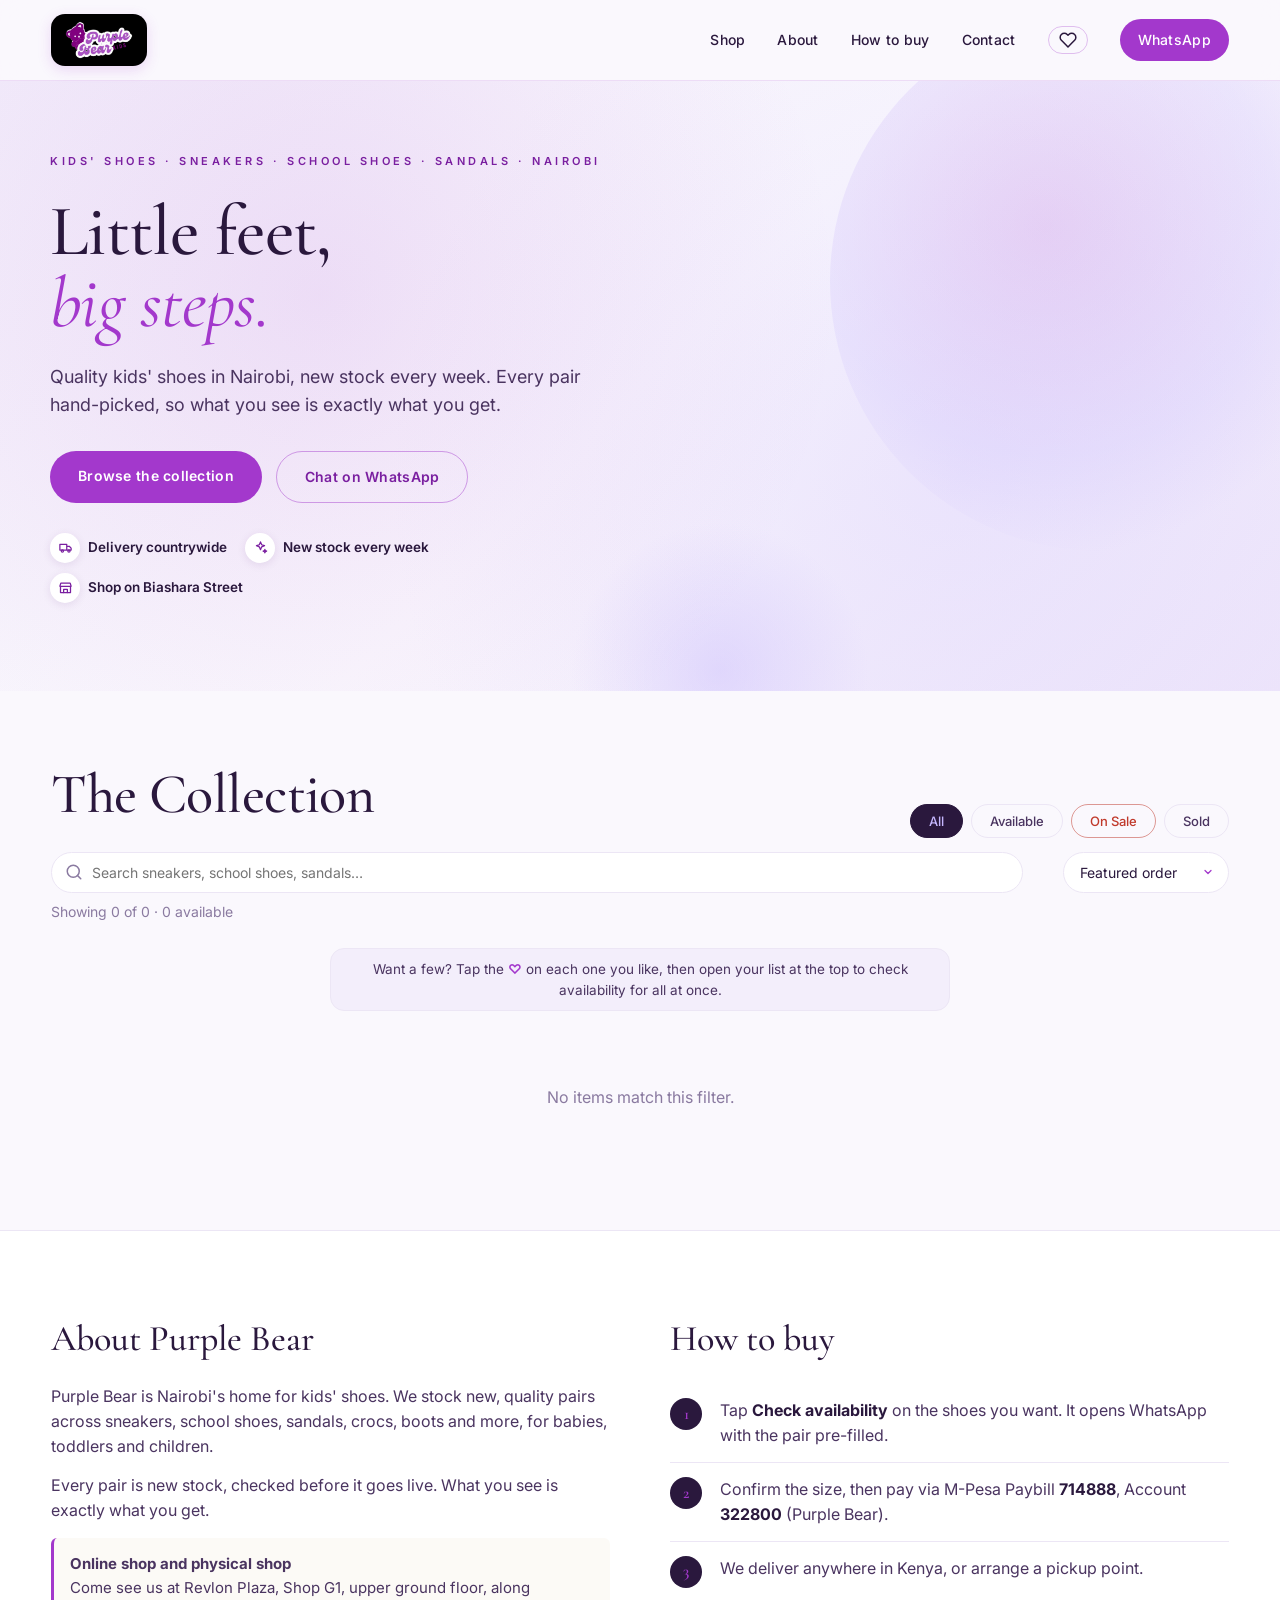
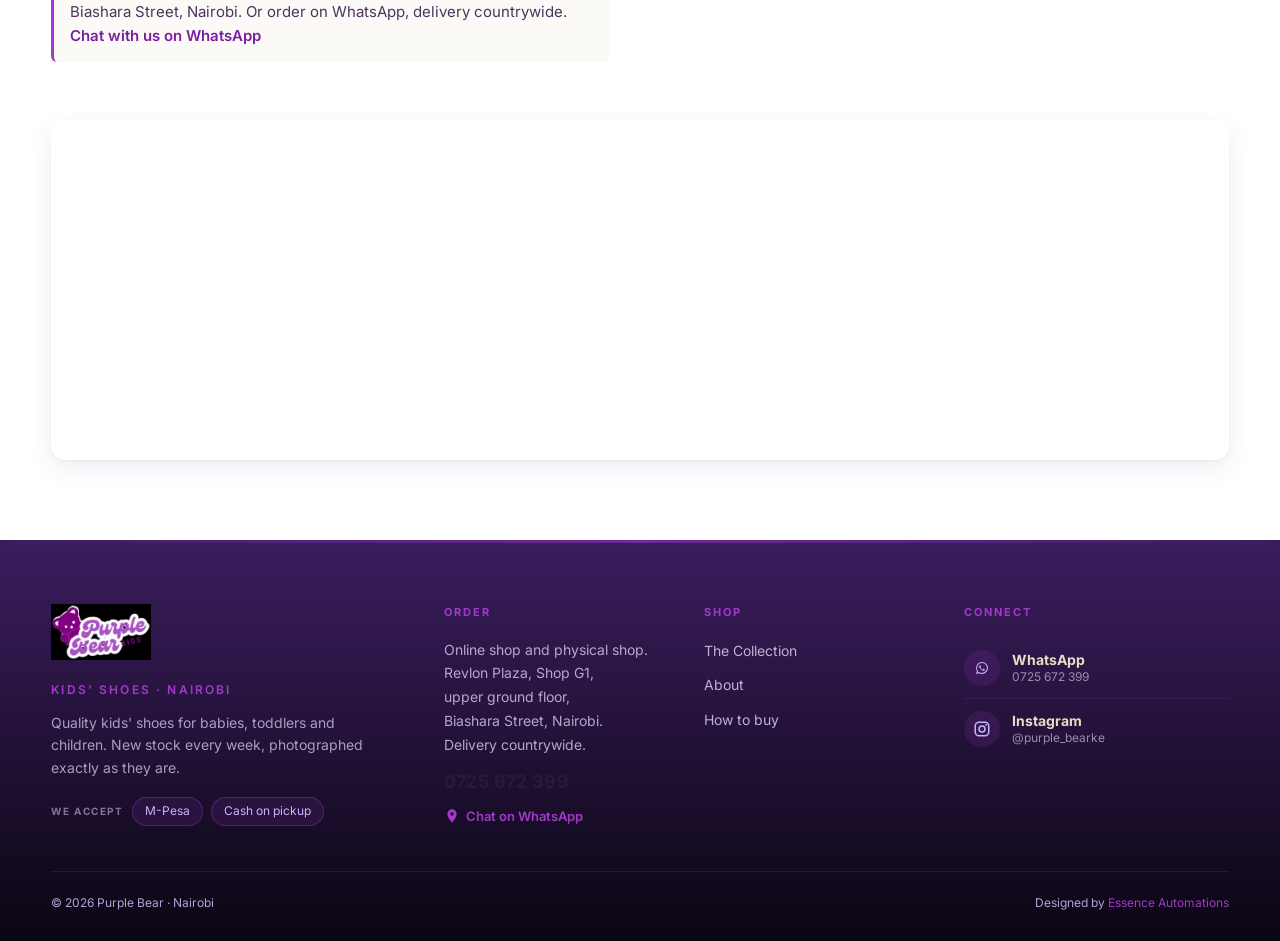
==== commit 208d1325: "Hero shows real pairs and prices; shop-by-category row Split hero (Jirani pattern): copy left, four " ====
--- a/index.html
+++ b/index.html
@@ -51,7 +51,7 @@
 <link rel="preconnect" href="https://fonts.googleapis.com">
 <link rel="preconnect" href="https://fonts.gstatic.com" crossorigin>
 <link href="https://fonts.googleapis.com/css2?family=Cormorant+Garamond:wght@400;500;600;700&family=Inter:wght@300;400;500;600;700&display=swap" rel="stylesheet">
-<link rel="stylesheet" href="styles.css?v=20260726enq">
+<link rel="stylesheet" href="styles.css?v=20261008hero">
 <!-- GHL external tracking -->
 <!-- GHL external tracking: add Purple Bear's own tracking id here if/when set up. -->
 
@@ -142,16 +142,32 @@
 </nav>
 
 <header class="hero">
+  <span class="hero-blob hero-blob--a" aria-hidden="true"></span>
+  <span class="hero-blob hero-blob--b" aria-hidden="true"></span>
   <div class="hero-inner">
-    <p class="hero-eyebrow">Kids' Shoes · Sneakers · School Shoes · Sandals · Nairobi</p>
-    <h1 class="hero-title">Little feet,<br><em>big steps.</em></h1>
-    <p class="hero-sub">Quality kids' shoes in Nairobi, new stock every week. Every pair hand-picked, so what you see is exactly what you get.</p>
-    <div class="hero-cta">
-      <a href="#shop" class="btn btn-primary">Browse the collection</a>
-      <a href="https://wa.me/254725672399" class="btn btn-ghost" target="_blank" rel="noopener">Chat on WhatsApp</a>
-    </div>
+    <div class="hero-copy">
+      <p class="hero-eyebrow">Kids' Shoes · Sneakers · School Shoes · Sandals · Nairobi</p>
+      <h1 class="hero-title">Little feet,<br><em>big steps.</em></h1>
+      <p class="hero-sub">Quality kids' shoes in Nairobi, new stock every week. Every pair hand-picked, so what you see is exactly what you get.</p>
+      <div class="hero-cta">
+        <a href="#shop" class="btn btn-primary">Browse the collection</a>
+        <a href="https://wa.me/254725672399" class="btn btn-ghost" target="_blank" rel="noopener">Chat on WhatsApp</a>
+      </div>
+      <ul class="hero-perks">
+        <li><span class="perk-ic"><svg viewBox="0 0 24 24" fill="none" stroke="currentColor" stroke-width="2" stroke-linecap="round" stroke-linejoin="round" aria-hidden="true"><path d="M3 7h11v9H3zM14 10h4l3 3v3h-7z"/><circle cx="7" cy="17.5" r="1.8"/><circle cx="17.5" cy="17.5" r="1.8"/></svg></span>Delivery countrywide</li>
+        <li><span class="perk-ic"><svg viewBox="0 0 24 24" fill="none" stroke="currentColor" stroke-width="2" stroke-linecap="round" stroke-linejoin="round" aria-hidden="true"><path d="M12 3l1.9 4.6L18.5 9l-4.6 1.9L12 15.5l-1.9-4.6L5.5 9l4.6-1.4z"/><path d="M19 15l.8 2 2 .8-2 .8-.8 2-.8-2-2-.8 2-.8z"/></svg></span>New stock every week</li>
+        <li><span class="perk-ic"><svg viewBox="0 0 24 24" fill="none" stroke="currentColor" stroke-width="2" stroke-linecap="round" stroke-linejoin="round" aria-hidden="true"><path d="M3 10l1.5-5h15L21 10M4 10v10h16V10M3 10h18"/><path d="M9 20v-5h6v5"/></svg></span>Shop on Biashara Street</li>
+      </ul>
+    </div>
+    <!-- Filled from the live catalog by main.js (buildHeroCollage): real pairs, real prices. -->
+    <div class="hero-collage" id="heroCollage" aria-label="New in the shop"></div>
   </div>
 </header>
+
+<section class="cat-row container" id="catRow" hidden aria-label="Shop by category">
+  <h2 class="cat-row-title">Shop by category</h2>
+  <div class="cat-row-grid" id="catRowGrid"></div>
+</section>
 
 <section class="filters" id="shop">
   <div class="container">
@@ -286,6 +302,12 @@
   <img class="lightbox-img" id="lightboxImg" alt="">
   <div class="lightbox-caption" id="lightboxCaption"></div>
 </div>
+
+<!-- Mobile sticky multi-enquiry bar — surfaces the picked list without the hamburger -->
+<button type="button" class="wl-bar" id="wlBar" hidden aria-label="Open the pairs you've picked">
+  <span class="wl-bar-count"><span class="wl-bar-n">0</span> pairs picked</span>
+  <span class="wl-bar-cta">Check availability for all</span>
+</button>
 
 <!-- Wishlist drawer -->
 <div id="wishlistModal" class="modal" role="dialog" aria-modal="true" aria-label="Saved items">
@@ -366,6 +388,6 @@
   </div>
 </div>
 
-<script src="main.js?v=20260726enq"></script>
+<script src="main.js?v=20261008hero"></script>
 </body>
 </html>
--- a/styles.css
+++ b/styles.css
@@ -120,7 +120,7 @@
 /* ===== HERO ===== */
 .hero {
   background: linear-gradient(135deg, #f3eefb 0%, #faf8fd 50%, #efe7fb 100%);
-  color: var(--ink); text-align: center; padding: 100px 20px 110px; position: relative; overflow: hidden;
+  color: var(--ink); text-align: left; padding: 72px 20px 88px; position: relative; overflow: hidden;
 }
 .hero::before {
   content: ""; position: absolute; inset: 0;
@@ -129,12 +129,51 @@
     radial-gradient(circle at 75% 65%, rgba(196,181,253,0.22), transparent 55%);
   pointer-events: none;
 }
-.hero-inner { position: relative; max-width: 820px; margin: 0 auto; }
-.hero-eyebrow { font-size: 11px; letter-spacing: 0.32em; text-transform: uppercase; color: var(--gold); margin-bottom: 26px; }
-.hero-title { font-family: var(--serif); font-size: clamp(52px, 9vw, 96px); font-weight: 500; line-height: 1; letter-spacing: -0.01em; margin-bottom: 24px; }
+/* Split hero (2026-10-08, Jirani pattern): copy left, real pairs from the live
+   catalog right (buildHeroCollage in main.js), on soft purple and lilac shapes. */
+.hero-inner { position: relative; max-width: 1180px; margin: 0 auto; display: grid; grid-template-columns: minmax(0, 1.05fr) minmax(0, 1fr); gap: 48px; align-items: center; }
+.hero-copy { min-width: 0; }
+.hero-blob { position: absolute; border-radius: 50%; pointer-events: none; }
+.hero-blob--a { width: 540px; height: 540px; right: -90px; top: -70px; background: radial-gradient(circle at 40% 40%, rgba(163,56,204,0.16) 0%, rgba(196,181,253,0.20) 50%, transparent 72%); }
+.hero-blob--b { width: 300px; height: 300px; right: 32%; bottom: -130px; background: radial-gradient(circle, rgba(196,181,253,0.38) 0%, transparent 70%); }
+.hero-eyebrow { font-size: 11px; letter-spacing: 0.32em; text-transform: uppercase; color: var(--gold-deep); font-weight: 600; margin-bottom: 26px; }
+.hero-title { font-family: var(--serif); font-size: clamp(50px, 5.6vw, 82px); font-weight: 500; line-height: 1; letter-spacing: -0.01em; margin-bottom: 24px; }
 .hero-title em { color: var(--gold); font-style: italic; font-weight: 400; }
-.hero-sub { font-size: 18px; color: var(--ink-soft); max-width: 560px; margin: 0 auto 38px; }
-.hero-cta { display: flex; justify-content: center; gap: 14px; flex-wrap: wrap; }
+.hero-sub { font-size: 18px; color: var(--ink-soft); max-width: 560px; margin: 0 0 32px; }
+.hero-cta { display: flex; justify-content: flex-start; gap: 14px; flex-wrap: wrap; }
+.hero-perks { list-style: none; display: flex; flex-wrap: wrap; gap: 10px 18px; margin-top: 30px; padding: 0; }
+.hero-perks li { display: inline-flex; align-items: center; gap: 8px; font-size: 13.5px; font-weight: 600; color: var(--ink); }
+.perk-ic { width: 30px; height: 30px; flex: 0 0 auto; border-radius: 50%; display: inline-flex; align-items: center; justify-content: center; background: #ffffff; color: var(--gold-deep); box-shadow: 0 2px 8px rgba(75,30,110,0.10); font-size: 15px; }
+.perk-ic svg { width: 1em; height: 1em; }
+.hero-collage { position: relative; min-width: 0; width: 100%; max-width: 540px; justify-self: end; display: grid; grid-template-columns: 1fr 1fr; gap: 16px; }
+.hero-collage:empty { display: none; }
+.hc-tile { position: relative; display: block; background: #ffffff; border-radius: 18px; padding: 8px; box-shadow: 0 14px 34px rgba(75,30,110,0.14); color: var(--ink); transition: transform .3s; }
+.hc-tile:nth-child(1) { transform: rotate(-2.5deg); }
+.hc-tile:nth-child(2) { transform: rotate(2deg) translateY(28px); }
+.hc-tile:nth-child(3) { transform: rotate(1.5deg) translateY(-6px); }
+.hc-tile:nth-child(4) { transform: rotate(-1.5deg) translateY(22px); }
+.hc-tile:hover { transform: rotate(0) translateY(-4px) scale(1.02); z-index: 2; }
+.hc-img { display: block; width: 100%; aspect-ratio: 1 / 1; object-fit: cover; background: var(--surface); border-radius: 12px; }
+.hc-price { position: absolute; left: 14px; bottom: 14px; background: var(--choco-deep); color: #ffffff; font-size: 12px; font-weight: 700; padding: 5px 10px; border-radius: 999px; box-shadow: 0 4px 10px rgba(0,0,0,0.15); }
+/* Tiles fade up only while main.js holds .hc-anim, which it removes after 1.4s,
+   so a frozen frame can never leave a tile invisible. */
+@media (prefers-reduced-motion: no-preference) {
+  .hc-anim .hc-tile { animation: hcIn .7s cubic-bezier(0.22,0.61,0.36,1) both; }
+  .hc-anim .hc-tile:nth-child(2) { animation-delay: .1s; }
+  .hc-anim .hc-tile:nth-child(3) { animation-delay: .2s; }
+  .hc-anim .hc-tile:nth-child(4) { animation-delay: .3s; }
+  @keyframes hcIn { from { opacity: 0; translate: 0 22px; } to { opacity: 1; translate: 0 0; } }
+}
+/* Shop by category: real photo + live count per category, tap to filter */
+.cat-row { padding: 44px 0 8px; }
+.cat-row[hidden] { display: none; }
+.cat-row-title { font-family: var(--serif); font-size: 30px; font-weight: 600; margin-bottom: 16px; }
+.cat-row-grid { display: grid; grid-template-columns: repeat(auto-fill, minmax(150px, 1fr)); gap: 14px; }
+.cat-tile { min-width: 0; display: flex; flex-direction: column; align-items: stretch; background: #ffffff; border: 1px solid var(--line); border-radius: 16px; padding: 8px 8px 12px; cursor: pointer; font: inherit; color: var(--ink); text-align: left; transition: transform .2s, box-shadow .2s, border-color .2s; }
+.cat-tile:hover { transform: translateY(-3px); box-shadow: var(--shadow); border-color: var(--gold-light); }
+.cat-tile img { width: 100%; aspect-ratio: 1 / 1; object-fit: cover; background: var(--surface); border-radius: 10px; }
+.cat-tile-name { font-weight: 700; font-size: 14.5px; margin: 10px 4px 0; }
+.cat-tile-count { font-size: 12.5px; color: var(--ink-faint); margin: 2px 4px 0; }
 
 .btn { display: inline-block; padding: 14px 28px; border-radius: 999px; font-weight: 600; font-size: 14px; letter-spacing: 0.02em; transition: all 0.2s; cursor: pointer; border: none; font-family: inherit; }
 .btn-primary { background: var(--gold); color: #fff; }
@@ -355,6 +394,23 @@
   border-radius: 14px; padding: 10px 18px; text-align: center; max-width: 620px;
 }
 .multi-enquire-hint .meh-heart { color: var(--gold, #c8a13a); font-weight: 700; }
+/* Mobile sticky multi-enquiry bar — the picked list is otherwise buried behind the
+   hamburger on mobile. Surfaces it the moment a shopper favourites anything. */
+.wl-bar { display: none; }
+@media (max-width: 760px) {
+  .wl-bar {
+    position: fixed; left: 12px; right: 12px; bottom: calc(12px + env(safe-area-inset-bottom, 0px));
+    z-index: 200; display: flex; align-items: center; justify-content: space-between; gap: 12px;
+    padding: 14px 18px; border: none; border-radius: 14px; cursor: pointer; font-family: inherit;
+    background: var(--gold); color: #fff; box-shadow: 0 8px 24px rgba(0,0,0,0.22);
+    animation: wlBarUp 0.25s ease;
+  }
+  .wl-bar[hidden] { display: none; }
+  .wl-bar-count { font-size: 14px; font-weight: 600; }
+  .wl-bar-cta { font-size: 14px; font-weight: 800; display: inline-flex; align-items: center; gap: 6px; }
+  .wl-bar-cta::after { content: "\2192"; }
+}
+@keyframes wlBarUp { from { transform: translateY(12px); opacity: 0; } to { transform: translateY(0); opacity: 1; } }
 .wl-body { max-height: 60vh; overflow-y: auto; }
 .wl-row {
   display: flex; gap: 12px; align-items: center;
@@ -365,6 +421,9 @@
 .wl-row-body { flex: 1; min-width: 0; }
 .wl-row-name { font-family: var(--serif); font-size: 16px; font-weight: 600; }
 .wl-row-meta { font-size: 12px; color: var(--ink-faint); margin-top: 2px; }
+/* Per-item size picker in the picked-list — capture the size before enquiring */
+.wl-size-select { margin-top: 7px; font: inherit; font-size: 13px; padding: 6px 8px; width: auto; max-width: 100%; border: 1px solid var(--line, #e3e3e3); border-radius: 8px; background: var(--surface, #fff); color: var(--ink); cursor: pointer; }
+.wl-size-select.needs-size { border-color: #d64545; box-shadow: 0 0 0 2px rgba(214,69,69,0.18); }
 .wl-remove {
   background: none; border: none; color: var(--ink-faint); font-size: 22px;
   cursor: pointer; padding: 4px 8px; line-height: 1; border-radius: 50%;
@@ -969,7 +1028,7 @@
 /* Freeze the colour column so the row label stays put while scrolling sizes sideways. */
 .cstk-table .cstk-color { font-weight: 700; text-align: left; padding: 4px 10px; background: var(--surface); white-space: nowrap; position: sticky; left: 0; z-index: 2; }
 .cstk-table thead th:first-child { left: 0; z-index: 3; }
-.cstk-table .cstk-qty { width: 52px; padding: 6px 4px; border: 1px solid var(--line); border-radius: 6px; text-align: center; font-size: 13px; }
+.cstk-table .cstk-qty { width: 52px; min-width: 48px; padding: 6px 4px; border: 1px solid var(--line); border-radius: 6px; text-align: center; font-size: 16px; }
 .cstk-table .cstk-qty:focus { outline: none; border-color: var(--gold); }
 .stock-entry-item input[type="number"] { width: 56px; text-align: center; padding: 7px 6px; font-size: 13px; }
 
@@ -1281,11 +1340,26 @@
   .nav-inner { padding: 8px 0; }
   .brand-logo { height: 50px; max-width: 260px; }
   .footer-brand .brand-logo { height: 70px; max-width: 300px; }
-  .hero { padding: 48px 16px 56px; }
+  .hero { padding: 32px 16px 48px; }
+  .hero-inner { grid-template-columns: minmax(0, 1fr); gap: 26px; }
+  /* Phone: the four pairs sit in one row ABOVE the headline, stock first */
+  .hero-collage { max-width: none; justify-self: stretch; grid-template-columns: repeat(4, minmax(0, 1fr)); gap: 8px; order: -1; }
+  .hc-tile { padding: 4px; border-radius: 12px; }
+  .hc-tile:nth-child(n) { transform: none; }
+  .hc-img { border-radius: 9px; }
+  .hc-price { left: 4px; bottom: 4px; font-size: 9.5px; padding: 2px 6px; }
+  .hero-blob--a { width: 340px; height: 340px; right: -140px; top: -80px; }
+  .hero-perks { gap: 8px 14px; margin-top: 22px; }
+  .hero-perks li { font-size: 12.5px; }
+  .perk-ic { width: 24px; height: 24px; font-size: 13px; }
+  .cat-row { padding: 30px 0 4px; }
+  .cat-row-title { font-size: 25px; }
+  .cat-row-grid { grid-template-columns: repeat(2, minmax(0, 1fr)); gap: 10px; }
   .hero-eyebrow { font-size: 10px; letter-spacing: 0.24em; margin-bottom: 16px; }
   .hero-title { font-size: clamp(42px, 11vw, 60px); margin-bottom: 16px; }
   .hero-sub { font-size: 15.5px; margin-bottom: 26px; line-height: 1.5; }
-  .hero-cta { gap: 10px; }
+  .hero-cta { gap: 10px; flex-wrap: nowrap; }
+  .hero-cta .btn { flex: 1 1 0; min-width: 0; padding: 13px 10px; text-align: center; white-space: nowrap; }
   .btn { padding: 13px 22px; font-size: 13px; }
   .filters { padding: 40px 0 16px; }
   .section-title { font-size: clamp(32px, 9vw, 44px); }
@@ -1682,3 +1756,45 @@
 /* Loyalty settings read-out — spells out the effective giveaway rate. */
 .loyalty-summary { font-size: 13px; line-height: 1.5; color: #6b5b00; background: #fff7d6; border: 1px solid #f0e2a0; border-radius: 8px; padding: 9px 12px; margin: 10px 0 0; }
 .loyalty-summary.loyalty-summary-warn { color: #8a2b00; background: #ffece2; border-color: #f5c3a8; }
+
+/* Available-size chips on All-items cards: visible at every width, because the
+   owner checks sizes on her phone while replying to customers. */
+.admin-card-sizes { margin-top: 6px; }
+.admin-card-sizes .stock-cell { font-size: 12px; padding: 3px 8px; }
+
+/* Inventory on a phone: every row becomes a card, never a sideways scroller.
+   The table had min-width 640px, so on a phone "Stock by size" sat past the
+   right edge inside its own scroll box. The page itself never scrolled, so a
+   page-level check passed while the one column the owner opens this for was
+   hidden. Sizes get a full-width line of their own. */
+@media (max-width: 760px) {
+  .inv-table-wrap { max-height: none; overflow: visible; border: none; }
+  .inv-table { min-width: 0; width: 100%; }
+  .inv-table thead { display: none; }
+  .inv-table, .inv-table tbody { display: block; }
+  .inv-table tr {
+    display: grid;
+    grid-template-columns: 48px minmax(0, 1fr) auto;
+    grid-template-areas:
+      "img item  item"
+      "img cat   price"
+      "sz  sz    sz"
+      "st  total act";
+    column-gap: 10px; row-gap: 6px; align-items: center;
+    padding: 12px; margin-bottom: 10px;
+    border: 1px solid var(--line); border-radius: 10px; background: var(--bg-card, #fff);
+  }
+  .inv-table td { display: block; padding: 0; border: none; min-width: 0; }
+  .inv-table tr:hover td { background: none; }
+  .inv-table .item-img { width: 48px; height: 48px; border-radius: 8px; object-fit: cover; }
+  .inv-c-img { grid-area: img; align-self: start; }
+  .inv-c-item { grid-area: item; }
+  .inv-c-cat { grid-area: cat; color: var(--ink-soft); font-size: 12px !important; }
+  .inv-c-price { grid-area: price; text-align: right; }
+  .inv-c-sizes { grid-area: sz; }
+  .inv-c-sizes .stock-cell { font-size: 12px; padding: 3px 8px; }
+  .inv-c-total { grid-area: total; font-size: 13px !important; }
+  .inv-c-total::after { content: " in stock"; font-weight: 400; color: var(--ink-soft); }
+  .inv-c-status { grid-area: st; }
+  .inv-c-act { grid-area: act; text-align: right; }
+}
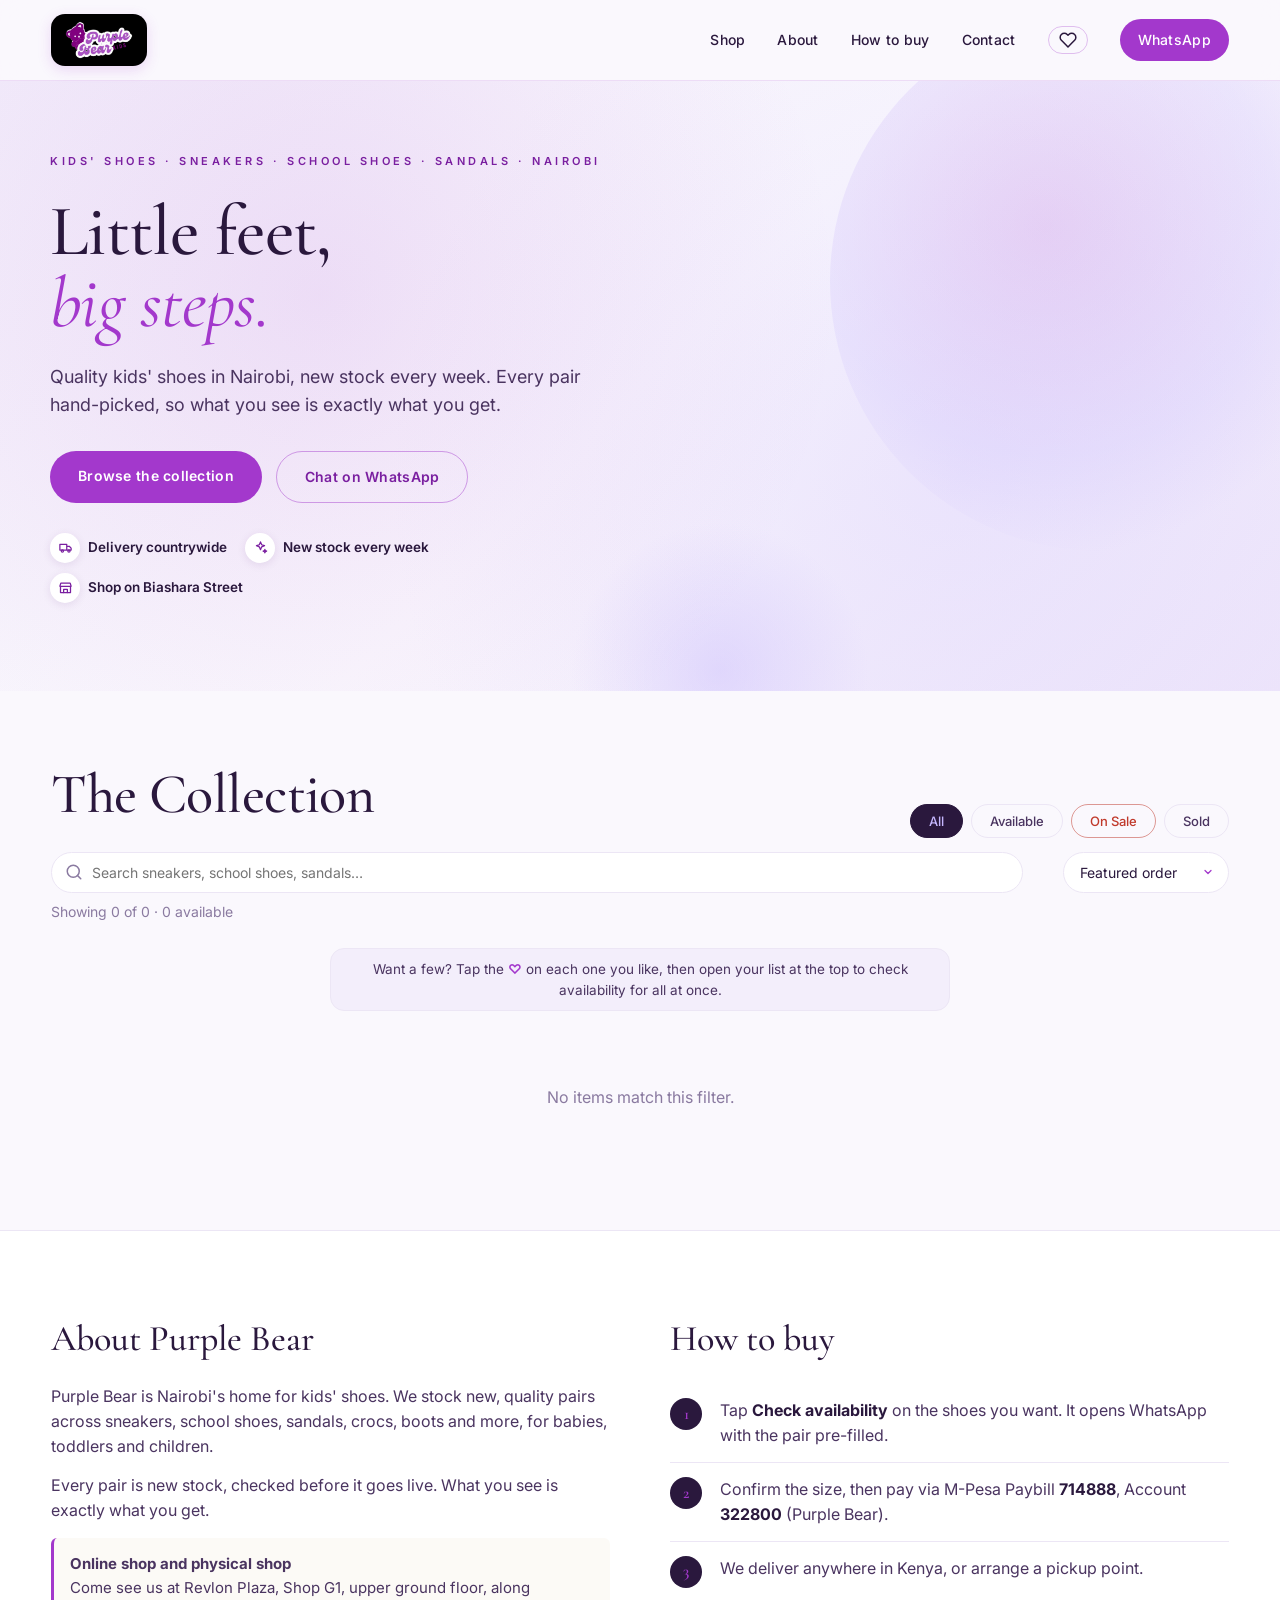
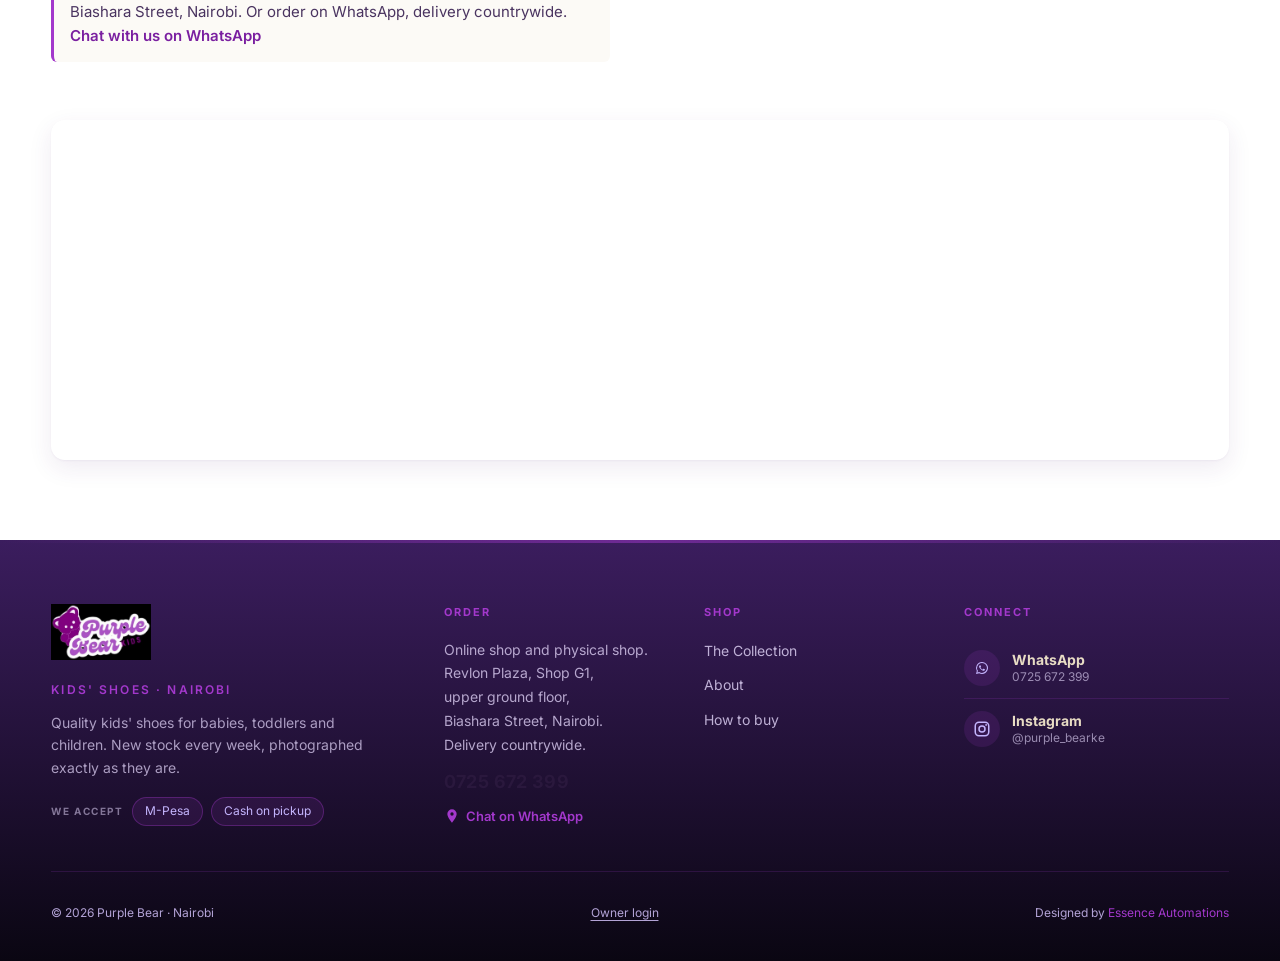
==== commit 07a067b8: "Footer: Owner login link to the admin Owner asked to reach the admin from the shop instead of a sepa" ====
--- a/index.html
+++ b/index.html
@@ -51,7 +51,7 @@
 <link rel="preconnect" href="https://fonts.googleapis.com">
 <link rel="preconnect" href="https://fonts.gstatic.com" crossorigin>
 <link href="https://fonts.googleapis.com/css2?family=Cormorant+Garamond:wght@400;500;600;700&family=Inter:wght@300;400;500;600;700&display=swap" rel="stylesheet">
-<link rel="stylesheet" href="styles.css?v=20261008hero">
+<link rel="stylesheet" href="styles.css?v=20261009login">
 <!-- GHL external tracking -->
 <!-- GHL external tracking: add Purple Bear's own tracking id here if/when set up. -->
 
@@ -290,6 +290,7 @@
 
   <div class="container footer-bottom">
     <p>© <span id="year"></span> Purple Bear · Nairobi</p>
+    <p><a href="/admin" class="footer-login" rel="nofollow">Owner login</a></p>
     <p>Designed by <a href="https://essenceautomations.com/shop-manager/" target="_blank" rel="noopener" class="footer-credit">Essence Automations</a></p>
   </div>
 </footer>
@@ -388,6 +389,6 @@
   </div>
 </div>
 
-<script src="main.js?v=20261008hero"></script>
+<script src="main.js?v=20261009share"></script>
 </body>
 </html>
--- a/styles.css
+++ b/styles.css
@@ -1798,3 +1798,9 @@
   .inv-c-status { grid-area: st; }
   .inv-c-act { grid-area: act; text-align: right; }
 }
+
+/* Owner login in the footer: the owner asked for a way into the admin from the
+   shop itself instead of keeping a separate link. Quiet so shoppers skip it,
+   padded so it is still an easy tap on a phone. */
+.footer-login { color: inherit; text-decoration: underline; text-underline-offset: 3px; display: inline-block; padding: 10px 0; }
+.footer-login:hover { color: #fff; }
